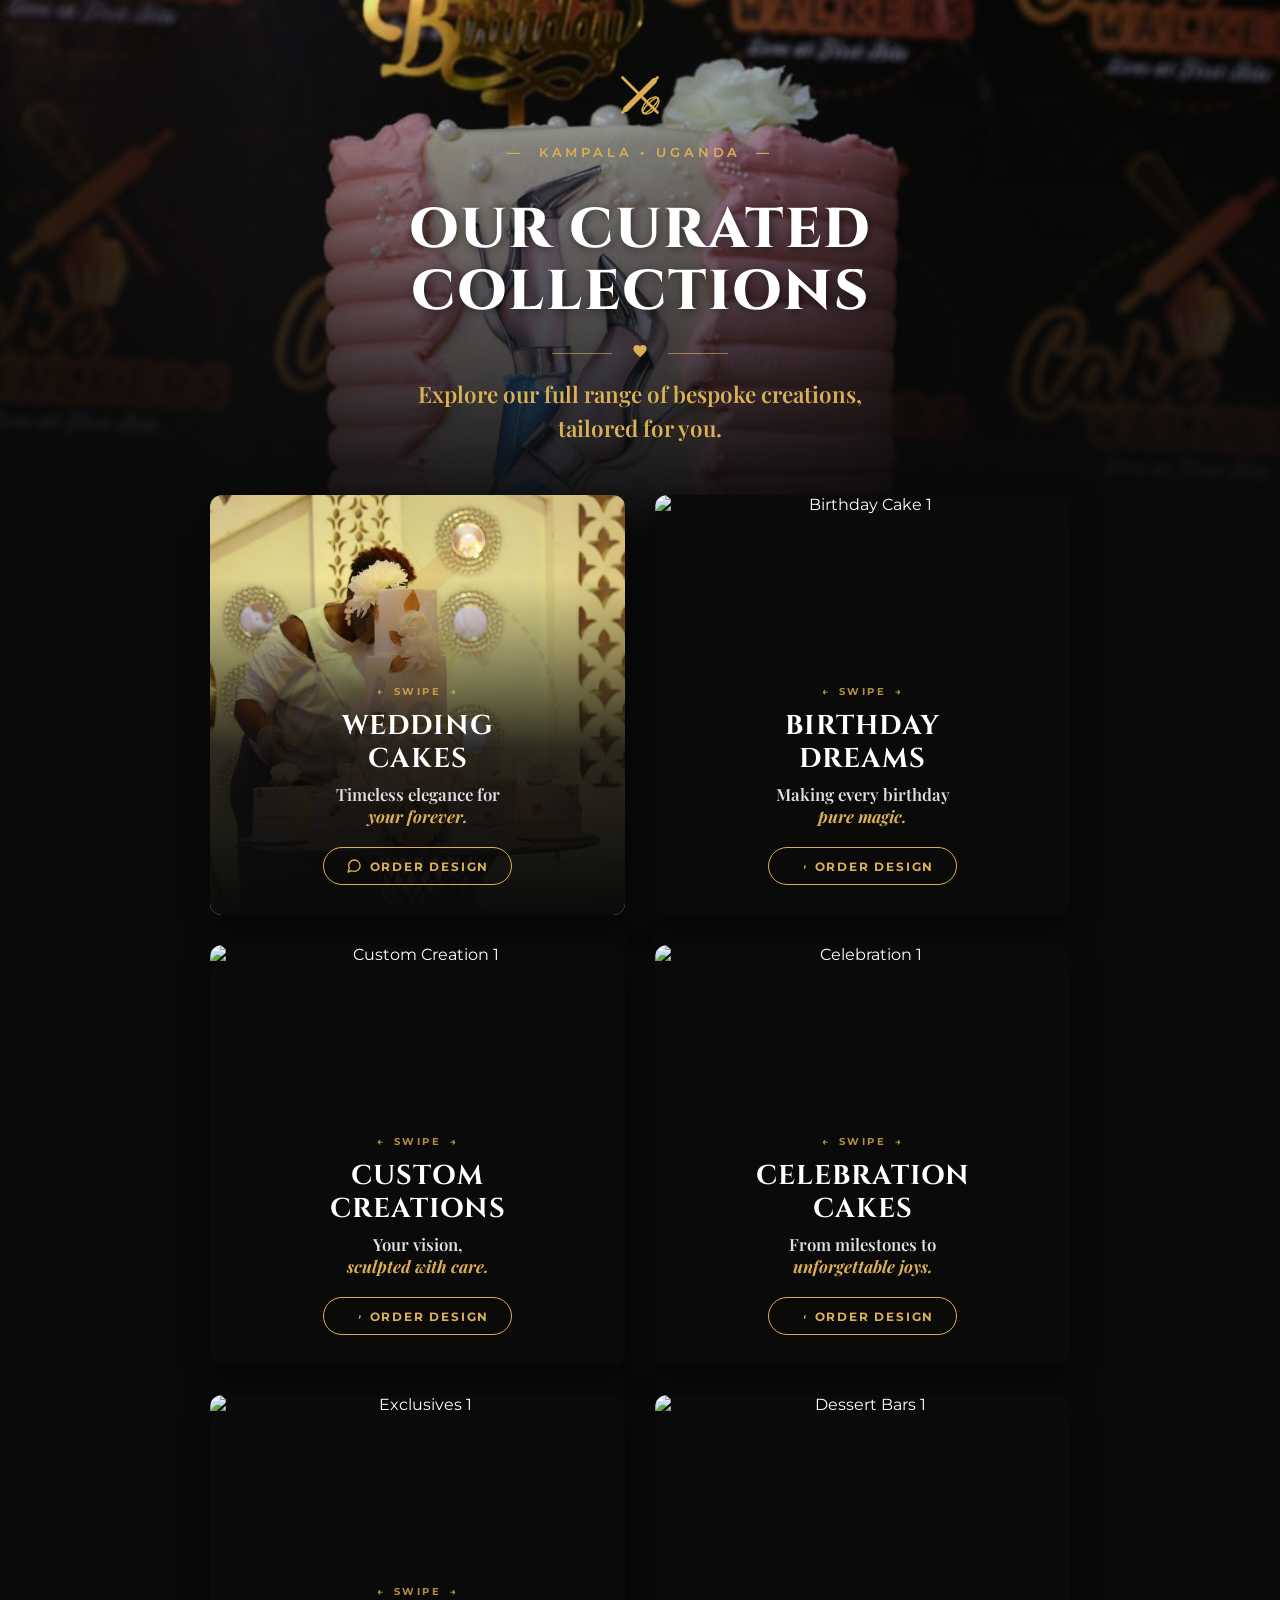
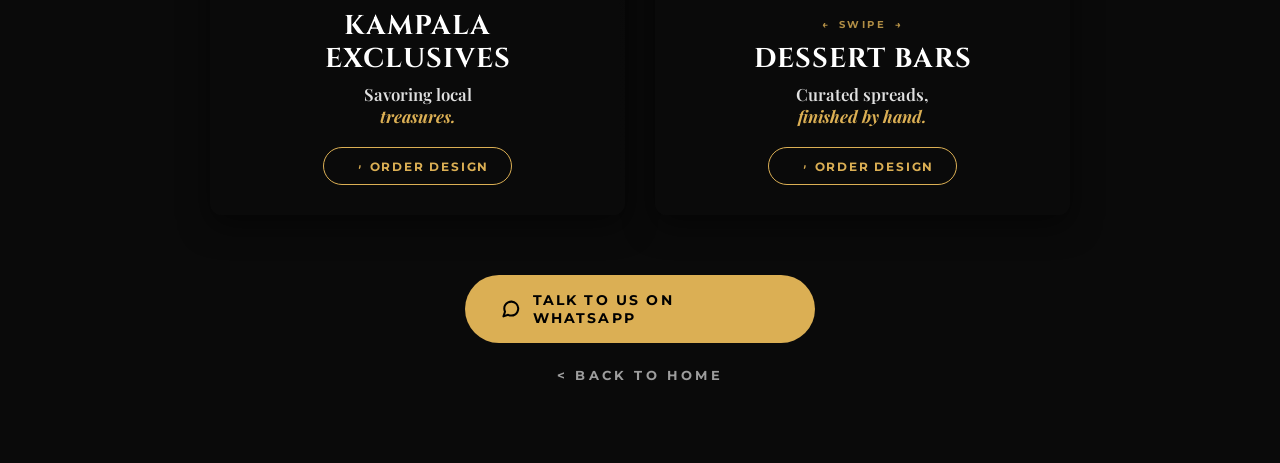
==== collections.html @ 6a42f09a "Fix wedding image paths so site uses repository root images (wedding-cake-1/2/3), keep order 1,2,3" ====
<!DOCTYPE html>
<html lang="en">
<head>
    <meta charset="UTF-8">
    <meta name="viewport" content="width=device-width, initial-scale=1.0">
    <title>Cake Walkers | Collections</title>
    <link rel="preconnect" href="https://fonts.googleapis.com">
    <link rel="preconnect" href="https://fonts.gstatic.com" crossorigin>
    <link href="https://fonts.googleapis.com/css2?family=Cinzel:wght@600;700;800&family=Montserrat:wght@400;600;700;800&family=Playfair+Display:ital,wght@0,600;0,700;0,800;1,600;1,700&display=swap" rel="stylesheet">
    <link rel="stylesheet" href="style.css">
</head>
<body class="collections-body">

    <!-- Fading Top Background -->
    <div class="top-fade-bg"></div>
    
    <div class="collections-wrapper">
        <!-- Header Section -->
        <header class="collections-header">
            <div class="brand-icon logo-icon">
                <svg viewBox="0 0 100 100" fill="none" xmlns="http://www.w3.org/2000/svg">
                    <path d="M25 75 L75 25" stroke="#dbaf54" stroke-width="4" stroke-linecap="round"/>
                    <path d="M30 70 L70 30" stroke="#dbaf54" stroke-width="8" stroke-linecap="round"/>
                    <path d="M25 25 L50 50" stroke="#dbaf54" stroke-width="4" stroke-linecap="round"/>
                    <ellipse cx="65" cy="65" rx="15" ry="8" transform="rotate(-45 65 65)" stroke="#dbaf54" stroke-width="2"/>
                    <ellipse cx="65" cy="65" rx="15" ry="4" transform="rotate(-45 65 65)" stroke="#dbaf54" stroke-width="2"/>
                    <path d="M50 50 L75 75" stroke="#dbaf54" stroke-width="4" stroke-linecap="round"/>
                </svg>
            </div>
            <div class="location-tag">
                <span>—</span> KAMPALA &bull; UGANDA <span>—</span>
            </div>
        </header>

        <!-- Title Section -->
        <section class="collections-intro">
            <h1>OUR CURATED COLLECTIONS</h1>
            <div class="divider-heart">
                <span class="line"></span>
                <span class="heart">
                    <svg viewBox="0 0 24 24" fill="#dbaf54" xmlns="http://www.w3.org/2000/svg">
                        <path d="M12 21.35l-1.45-1.32C5.4 15.36 2 12.28 2 8.5 2 5.42 4.42 3 7.5 3c1.74 0 3.41.81 4.5 2.09C13.09 3.81 14.76 3 16.5 3 19.58 3 22 5.42 22 8.5c0 3.78-3.4 6.86-8.55 11.54L12 21.35z"/>
                    </svg>
                </span>
                <span class="line"></span>
            </div>
            <p>Explore our full range of bespoke creations,<br>tailored for you.</p>
        </section>

        <!-- Grid Section with Swipeable Cards -->
        <main class="collections-grid">
            
            <!-- Card 1: Wedding Cakes -->
            <div class="collection-card">
                <div class="card-carousel">
                    <!-- ADD MULTIPLE IMAGES HERE FOR THE SLIDESHOW -->
                    <img src="/wedding-cake-1.jpg" alt="Wedding Cake 1" class="carousel-img">
                    <img src="/wedding-cake-2.jpg" alt="Wedding Cake 2" class="carousel-img">
                    <img src="/wedding-cake-3.jpg" alt="Wedding Cake 3" class="carousel-img">
                </div>
                <div class="card-overlay"></div>
                <div class="card-content">
                    <div class="swipe-indicator"><span>&larr;</span> SWIPE <span>&rarr;</span></div>
                    <h2>WEDDING<br>CAKES</h2>
                    <p>Timeless elegance for<br><em>your forever.</em></p>
                    <a href="https://wa.me/256777690441?text=Hi!%20I'm%20interested%20in%20ordering%20a%20Wedding%20Cake." class="card-wa-btn" target="_blank">
                        <svg viewBox="0 0 24 24" fill="none" stroke="currentColor" stroke-width="2" stroke-linecap="round" stroke-linejoin="round"><path d="M21 11.5a8.38 8.38 0 0 1-.9 3.8 8.5 8.5 0 0 1-7.6 4.7 8.38 8.38 0 0 1-3.8-.9L3 21l1.9-5.7a8.38 8.38 0 0 1-.9-3.8 8.5 8.5 0 0 1 4.7-7.6 8.38 8.38 0 0 1 3.8-.9h.5a8.48 8.48 0 0 1 8 8v.5z"></path></svg>
                        ORDER DESIGN
                    </a>
                </div>
            </div>

            <!-- Card 2: Birthday Dreams -->
            <div class="collection-card">
                <div class="card-carousel">
                    <img src="images/birthday-cake-1.jpg" alt="Birthday Cake 1" class="carousel-img">
                    <img src="images/birthday-cake-2.jpg" alt="Birthday Cake 2" class="carousel-img">
                </div>
                <div class="card-overlay"></div>
                <div class="card-content">
                    <div class="swipe-indicator"><span>&larr;</span> SWIPE <span>&rarr;</span></div>
                    <h2>BIRTHDAY<br>DREAMS</h2>
                    <p>Making every birthday<br><em>pure magic.</em></p>
                    <a href="https://wa.me/256777690441?text=Hi!%20I'm%20interested%20in%20ordering%20a%20Birthday%20Cake." class="card-wa-btn" target="_blank">
                        <svg viewBox="0 0 24 24" fill="none" stroke="currentColor" stroke-width="2" stroke-linecap="round" stroke-linejoin="round"><path d="M21 11.5a8.38 8.38 0 0 1-.9 3.8 8.5 8.5 [...]"></path></svg>
                        ORDER DESIGN
                    </a>
                </div>
            </div>

            <!-- Card 3: Custom Creations -->
            <div class="collection-card">
                <div class="card-carousel">
                    <img src="images/custom-creation-1.jpg" alt="Custom Creation 1" class="carousel-img">
                    <img src="images/custom-creation-2.jpg" alt="Custom Creation 2" class="carousel-img">
                </div>
                <div class="card-overlay"></div>
                <div class="card-content">
                    <div class="swipe-indicator"><span>&larr;</span> SWIPE <span>&rarr;</span></div>
                    <h2>CUSTOM<br>CREATIONS</h2>
                    <p>Your vision,<br><em>sculpted with care.</em></p>
                    <a href="https://wa.me/256777690441?text=Hi!%20I%20have%20an%20idea%20for%20a%20Custom%20Cake!" class="card-wa-btn" target="_blank">
                        <svg viewBox="0 0 24 24" fill="none" stroke="currentColor" stroke-width="2" stroke-linecap="round" stroke-linejoin="round"><path d="M21 11.5a8.38 8.38 0 0 1-.9 3.8 8.5 8.5 [...]"></path></svg>
                        ORDER DESIGN
                    </a>
                </div>
            </div>

            <!-- Card 4: Celebration Cakes -->
            <div class="collection-card">
                <div class="card-carousel">
                    <img src="images/celebration-cake-1.jpg" alt="Celebration 1" class="carousel-img">
                    <img src="images/celebration-cake-2.jpg" alt="Celebration 2" class="carousel-img">
                </div>
                <div class="card-overlay"></div>
                <div class="card-content">
                    <div class="swipe-indicator"><span>&larr;</span> SWIPE <span>&rarr;</span></div>
                    <h2>CELEBRATION<br>CAKES</h2>
                    <p>From milestones to<br><em>unforgettable joys.</em></p>
                    <a href="https://wa.me/256777690441?text=Hi!%20I'm%20looking%20for%20a%20Celebration%20Cake." class="card-wa-btn" target="_blank">
                        <svg viewBox="0 0 24 24" fill="none" stroke="currentColor" stroke-width="2" stroke-linecap="round" stroke-linejoin="round"><path d="M21 11.5a8.38 8.38 0 0 1-.9 3.8 8.5 8.5 [...]"></path></svg>
                        ORDER DESIGN
                    </a>
                </div>
            </div>

            <!-- Card 5: Kampala Exclusives -->
            <div class="collection-card">
                <div class="card-carousel">
                    <img src="images/kampala-exclusives-1.jpg" alt="Exclusives 1" class="carousel-img">
                    <img src="images/kampala-exclusives-2.jpg" alt="Exclusives 2" class="carousel-img">
                </div>
                <div class="card-overlay"></div>
                <div class="card-content">
                    <div class="swipe-indicator"><span>&larr;</span> SWIPE <span>&rarr;</span></div>
                    <h2>KAMPALA<br>EXCLUSIVES</h2>
                    <p>Savoring local<br><em>treasures.</em></p>
                    <a href="https://wa.me/256777690441?text=Hi!%20I'm%20interested%20in%20the%20Kampala%20Exclusives." class="card-wa-btn" target="_blank">
                        <svg viewBox="0 0 24 24" fill="none" stroke="currentColor" stroke-width="2" stroke-linecap="round" stroke-linejoin="round"><path d="M21 11.5a8.38 8.38 0 0 1-.9 3.8 8.5 8.5 [...]"></path></svg>
                        ORDER DESIGN
                    </a>
                </div>
            </div>

            <!-- Card 6: Dessert Bars -->
            <div class="collection-card">
                <div class="card-carousel">
                    <img src="images/dessert-bars-1.jpg" alt="Dessert Bars 1" class="carousel-img">
                    <img src="images/dessert-bars-2.jpg" alt="Dessert Bars 2" class="carousel-img">
                </div>
                <div class="card-overlay"></div>
                <div class="card-content">
                    <div class="swipe-indicator"><span>&larr;</span> SWIPE <span>&rarr;</span></div>
                    <h2>DESSERT BARS</h2>
                    <p>Curated spreads,<br><em>finished by hand.</em></p>
                    <a href="https://wa.me/256777690441?text=Hi!%20I%20want%20to%20order%20a%20Dessert%20Bar%20setup." class="card-wa-btn" target="_blank">
                        <svg viewBox="0 0 24 24" fill="none" stroke="currentColor" stroke-width="2" stroke-linecap="round" stroke-linejoin="round"><path d="M21 11.5a8.38 8.38 0 0 1-.9 3.8 8.5 8.5 [...]"></path></svg>
                        ORDER DESIGN
                    </a>
                </div>
            </div>
        </main>

        <!-- Footer Section -->
        <footer class="collections-footer">
            <a href="https://wa.me/256777690441" class="whatsapp-btn" target="_blank" rel="noopener noreferrer">
                <svg class="wa-icon" viewBox="0 0 24 24" fill="none" stroke="currentColor" stroke-width="2.5" stroke-linecap="round" stroke-linejoin="round">
                    <path d="M21 11.5a8.38 8.38 0 0 1-.9 3.8 8.5 8.5 0 0 1-7.6 4.7 8.38 8.38 0 0 1-3.8-.9L3 21l1.9-5.7a8.38 8.38 0 0 1-.9-3.8 8.5 8.5 0 0 1 4.7-7.6 8.38 8.38 0 0 1 3.8-.9h.5a8.48 8.48 0 0 1 8 8v.5z"></path></svg>
                </svg>
                TALK TO US ON WHATSAPP
            </a>
            <a href="index.html" class="back-link">&lt; BACK TO HOME</a>
        </footer>
    </div>
</body>
</html>
---- style.css ----
/* =========================================
   1. GLOBAL VARIABLES & RESET
   ========================================= */
:root {
    --bg-dark: #0a0a0a;
    --text-light: #ffffff;
    --text-muted: #a0a0a0;
    --gold-accent: #dbaf54;
    --gold-hover: #c99c43;
    --card-gradient: linear-gradient(180deg, rgba(10,10,10,0) 0%, rgba(10,10,10,0.85) 50%, rgba(10,10,10,1) 100%);
}

* {
    box-sizing: border-box;
    margin: 0;
    padding: 0;
}

html, body {
    min-height: 100vh;
    background-color: var(--bg-dark);
    color: var(--text-light);
    font-family: 'Montserrat', sans-serif;
    -webkit-font-smoothing: antialiased;
    -moz-osx-font-smoothing: grayscale;
    overflow-x: hidden;
}

h1, h2, h3 {
    font-family: 'Playfair Display', serif;
}


/* =========================================
   2. HOMEPAGE / HERO SECTION STYLES
   ========================================= */
.hero-section {
    min-height: 100vh;
    display: flex;
    flex-direction: column;
    align-items: center;
    justify-content: center;
    padding: 6vh 5vw;
    position: relative;
    text-align: center;
    background: linear-gradient(to bottom, rgba(15, 10, 5, 0.6) 0%, rgba(10, 8, 5, 0.85) 100%),
                url('laptop-bg.png') center/cover no-repeat;
}

.hero-content {
    width: 100%;
    max-width: 800px;
    margin: 0 auto;
    position: relative;
    z-index: 2;
    display: flex;
    flex-direction: column;
    align-items: center;
}

.brand-icon {
    width: 70px;
    height: 70px;
    margin-bottom: 1.5rem;
}

.brand-icon svg {
    width: 100%;
    height: 100%;
    display: block;
}

.location-wrapper {
    display: flex;
    align-items: center;
    justify-content: center;
    width: 100%;
    max-width: 300px;
    margin-bottom: 2rem;
}

.location-wrapper::before,
.location-wrapper::after {
    content: '';
    flex: 1;
    height: 1px;
    background-color: rgba(219, 175, 84, 0.3);
}

.location-tag {
    font-size: 0.75rem;
    letter-spacing: 0.3em;
    color: var(--gold-accent);
    text-transform: uppercase;
    font-weight: 600;
    padding: 0 15px;
}

.main-title {
    font-family: 'Playfair Display', serif;
    font-size: clamp(2.5rem, 8vw, 5rem);
    line-height: 1.1;
    font-weight: 500;
    margin-bottom: 1.5rem;
}

.main-title .highlight {
    font-style: italic;
    color: var(--gold-accent);
    font-weight: 600;
}

.heart-divider {
    display: flex;
    align-items: center;
    justify-content: center;
    width: 100%;
    max-width: 250px;
    margin: 1rem 0 2rem 0;
}

.heart-divider::before,
.heart-divider::after {
    content: '';
    flex: 1;
    height: 1px;
    background-color: var(--gold-accent);
}

.heart-divider svg {
    width: 14px;
    height: 14px;
    margin: 0 15px;
}

.description-wrapper {
    max-width: 600px;
    margin: 0 auto 2.5rem auto;
}

.description-main {
    font-size: clamp(1.1rem, 3vw, 1.4rem);
    line-height: 1.6;
    color: var(--text-light);
    margin-bottom: 1.5rem;
}

.description-script {
    font-family: 'Caveat', cursive;
    font-size: clamp(2.5rem, 5vw, 3.5rem);
    line-height: 1;
    color: var(--text-light);
}

.whatsapp-btn {
    display: inline-flex;
    align-items: center;
    justify-content: center;
    background-color: var(--gold-accent);
    color: #000000;
    text-decoration: none;
    padding: 16px 36px;
    border-radius: 50px;
    font-size: 0.9rem;
    font-weight: 700;
    letter-spacing: 0.15em;
    transition: background-color 0.3s ease, transform 0.2s ease;
}

.whatsapp-btn:hover {
    background-color: var(--gold-hover);
    transform: translateY(-2px);
}

.whatsapp-btn .wa-icon {
    width: 20px;
    height: 20px;
    margin-right: 12px;
}

.footer-link-wrapper {
    display: flex;
    align-items: center;
    justify-content: center;
    width: 100%;
    max-width: 360px;
    margin-top: 1.5rem;
}

.footer-link-wrapper::before,
.footer-link-wrapper::after {
    content: '';
    flex: 1;
    height: 1px;
    background-color: rgba(219, 175, 84, 0.35);
}

.view-collection {
    color: var(--gold-accent);
    text-decoration: none;
    font-size: 0.82rem;
    letter-spacing: 0.3em;
    text-transform: uppercase;
    font-weight: 600;
    padding: 6px 18px;
    transition: all 0.3s ease;
}

.view-collection:hover {
    color: var(--text-light);
}


/* =========================================
   3. COLLECTIONS PAGE LAYOUT
   ========================================= */
.collections-body {
    background-color: var(--bg-dark);
    color: var(--text-light);
    position: relative;
    min-height: 100vh;
}

.top-fade-bg {
    position: absolute;
    top: 0;
    left: 0;
    width: 100%;
    height: 60vh;
    background: linear-gradient(to bottom, rgba(10, 10, 10, 0.1) 0%, rgba(10, 10, 10, 1) 100%), 
                url('top-image.jpg') center/cover no-repeat;
    z-index: 0;
}

.collections-wrapper {
    max-width: 900px;
    margin: 0 auto;
    padding: 60px 20px 80px;
    display: flex;
    flex-direction: column;
    align-items: center;
    position: relative;
    z-index: 1;
}

.collections-header {
    text-align: center;
    margin-bottom: 40px;
}

.collections-header .logo-icon {
    width: 70px;
    height: 70px;
    margin: 0 auto 15px auto;
}

.collections-header .location-tag {
    font-size: 0.8rem;
    letter-spacing: 0.3em;
    color: var(--gold-accent);
    text-transform: uppercase;
    font-weight: 600;
    display: flex;
    align-items: center;
    justify-content: center;
    gap: 15px;
}

.collections-intro {
    text-align: center;
    margin-bottom: 50px;
    width: 100%;
}

.collections-intro h1 {
    font-family: 'Cinzel', serif;
    font-size: clamp(2.2rem, 6vw, 3.5rem);
    font-weight: 800;
    margin: 0 0 20px 0;
    letter-spacing: 2px;
    line-height: 1.1;
    text-shadow: 2px 2px 10px rgba(0,0,0,0.5);
}

.collections-intro .divider-heart {
    display: flex;
    align-items: center;
    justify-content: center;
    gap: 20px;
    margin: 15px 0;
}

.collections-intro .divider-heart .line {
    height: 1px;
    width: 60px;
    background-color: var(--gold-accent);
    opacity: 0.6;
}

.collections-intro .divider-heart .heart svg {
    width: 16px;
    height: 16px;
}

.collections-intro p {
    font-family: 'Playfair Display', serif;
    font-size: clamp(1.1rem, 3vw, 1.4rem);
    font-weight: 600;
    color: var(--gold-accent);
    line-height: 1.5;
    margin: 0;
}


/* =========================================
   4. SWIPEABLE CARDS & CAROUSEL GRID
   ========================================= */
.collections-grid {
    display: grid;
    grid-template-columns: repeat(2, 1fr);
    gap: 30px;
    width: 100%;
    margin-bottom: 60px;
}

.collection-card {
    position: relative;
    border-radius: 12px;
    overflow: hidden;
    height: 420px;
    display: flex;
    flex-direction: column;
    justify-content: flex-end;
    text-align: center;
    background-color: var(--bg-dark);
    box-shadow: 0 10px 30px rgba(0,0,0,0.5);
}

.card-carousel {
    position: absolute;
    top: 0;
    left: 0;
    width: 100%;
    height: 100%;
    display: flex;
    overflow-x: auto;
    scroll-snap-type: x mandatory;
    scrollbar-width: none;
    -ms-overflow-style: none;
    z-index: 1;
}

.card-carousel::-webkit-scrollbar {
    display: none;
}

.carousel-img {
    width: 100%;
    height: 100%;
    object-fit: cover;
    flex: 0 0 100%;
    scroll-snap-align: start;
}

.card-overlay {
    position: absolute;
    bottom: 0;
    left: 0;
    width: 100%;
    height: 80%;
    background: var(--card-gradient);
    z-index: 2;
    pointer-events: none;
}

.card-content {
    position: relative;
    z-index: 3;
    padding: 30px 20px;
    display: flex;
    flex-direction: column;
    align-items: center;
    pointer-events: none;
}

.card-content .card-wa-btn {
    pointer-events: auto;
}

.swipe-indicator {
    font-size: 0.65rem;
    font-weight: 700;
    letter-spacing: 0.25em;
    color: rgba(219, 175, 84, 0.8);
    text-transform: uppercase;
    margin-bottom: 12px;
    display: flex;
    align-items: center;
    gap: 8px;
}

.card-content h2 {
    font-family: 'Cinzel', serif;
    font-size: clamp(1.3rem, 4vw, 1.7rem);
    font-weight: 700;
    margin: 0 0 8px 0;
    line-height: 1.2;
    letter-spacing: 1px;
}

.card-content p {
    font-family: 'Playfair Display', serif;
    font-size: 1.05rem;
    font-weight: 600;
    margin: 0 0 20px 0;
    color: #e0e0e0;
}

.card-content p em {
    color: var(--gold-accent);
    font-style: italic;
    font-weight: 700;
}

.card-wa-btn {
    display: inline-flex;
    align-items: center;
    justify-content: center;
    background-color: transparent;
    color: var(--gold-accent);
    border: 1px solid var(--gold-accent);
    text-decoration: none;
    padding: 10px 22px;
    border-radius: 50px;
    font-size: 0.75rem;
    font-weight: 700;
    letter-spacing: 0.15em;
    transition: all 0.3s ease;
}

.card-wa-btn:hover {
    background-color: var(--gold-accent);
    color: #000000;
    transform: translateY(-2px);
}

.card-wa-btn svg {
    width: 16px;
    height: 16px;
    margin-right: 8px;
}


/* =========================================
   5. FOOTER STYLES
   ========================================= */
.collections-footer {
    display: flex;
    flex-direction: column;
    align-items: center;
    width: 100%;
    gap: 25px;
}

.collections-footer .whatsapp-btn {
    width: 100%;
    max-width: 350px;
}

.back-link {
    font-size: 0.8rem;
    font-weight: 700;
    letter-spacing: 0.25em;
    color: rgba(255, 255, 255, 0.6);
    text-decoration: none;
    text-transform: uppercase;
    transition: color 0.3s ease;
}

.back-link:hover {
    color: var(--gold-accent);
}


/* =========================================
   6. RESPONSIVE BREAKPOINTS
   ========================================= */
@media (max-width: 650px) {
    .collections-grid {
        grid-template-columns: 1fr;
        gap: 25px;
    }
    
    .collection-card {
        height: 390px;
    }
    
    .hero-section {
        padding: 4vh 4vw;
        /* Updated Mobile Background */
        background: linear-gradient(to bottom, rgba(15, 10, 5, 0.6) 0%, rgba(10, 8, 5, 0.85) 100%),
                    url('mobile-bg.png') center/cover no-repeat;
    }
}
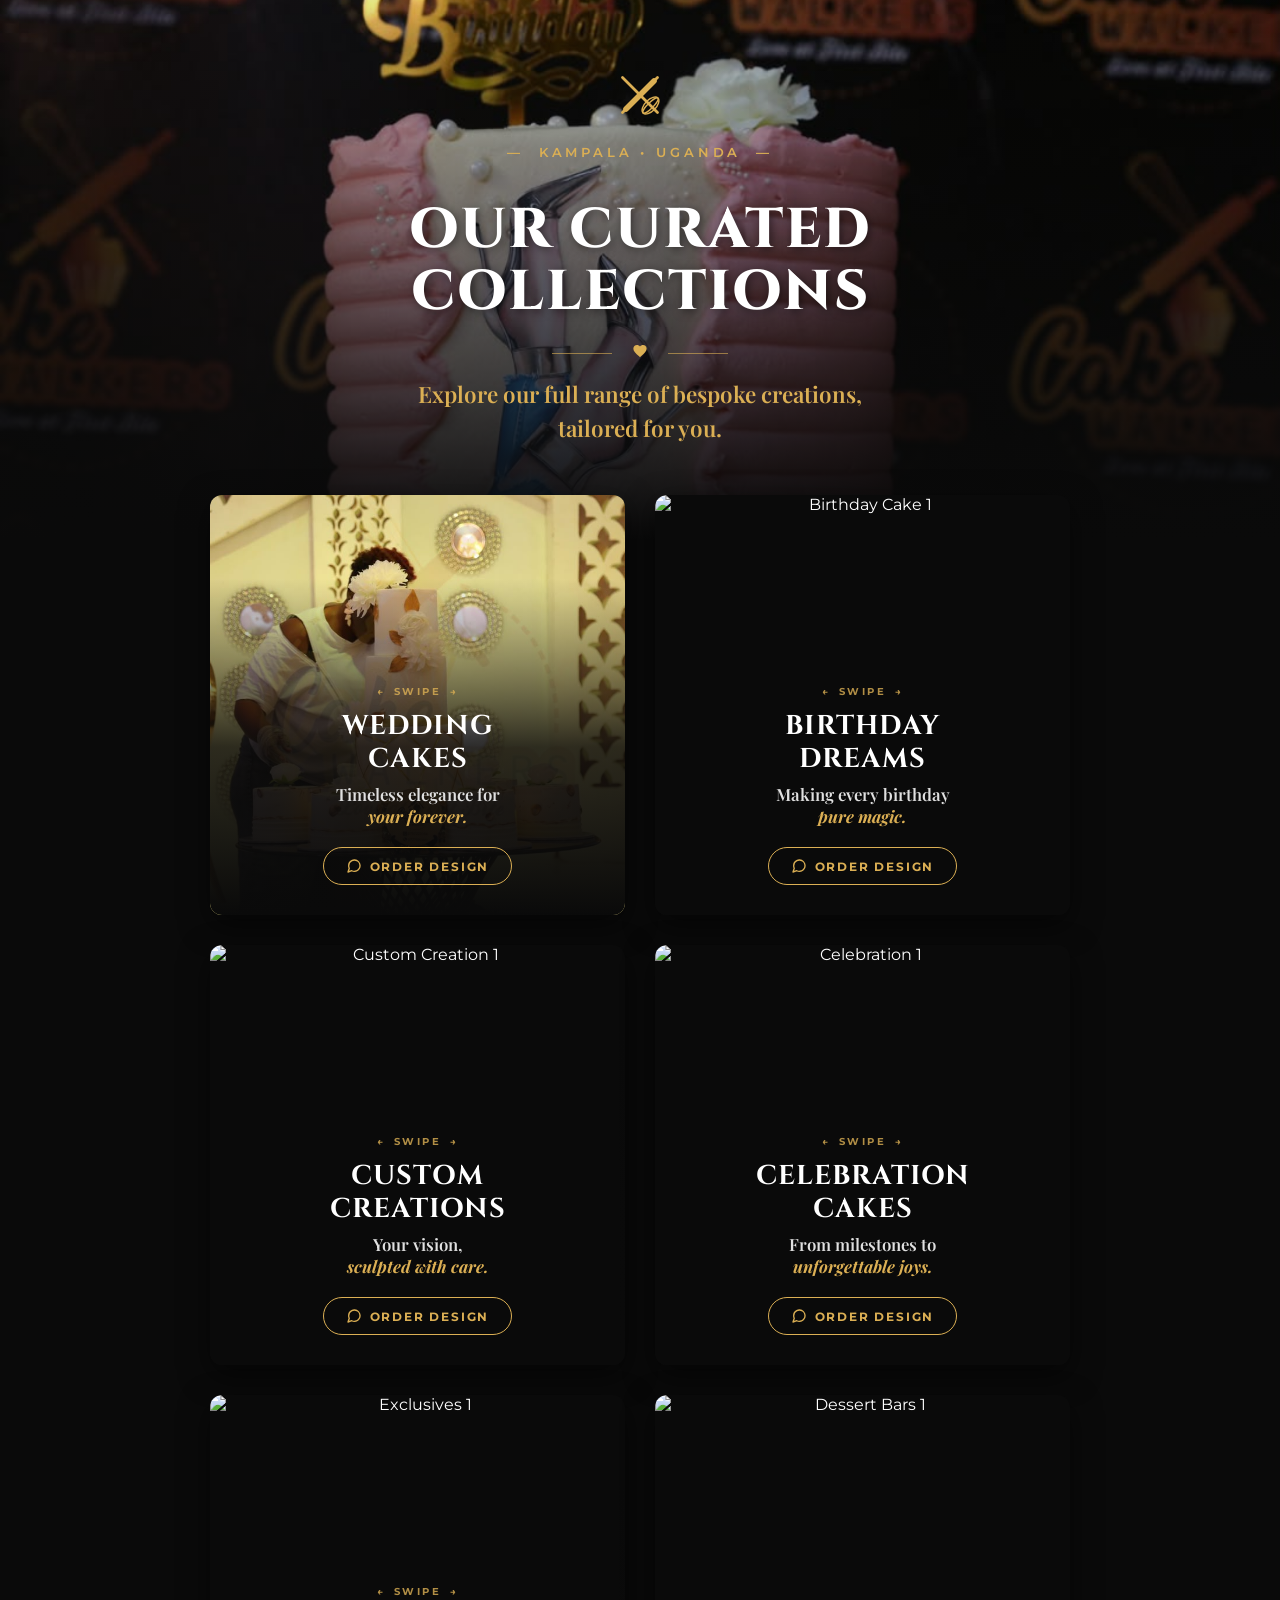
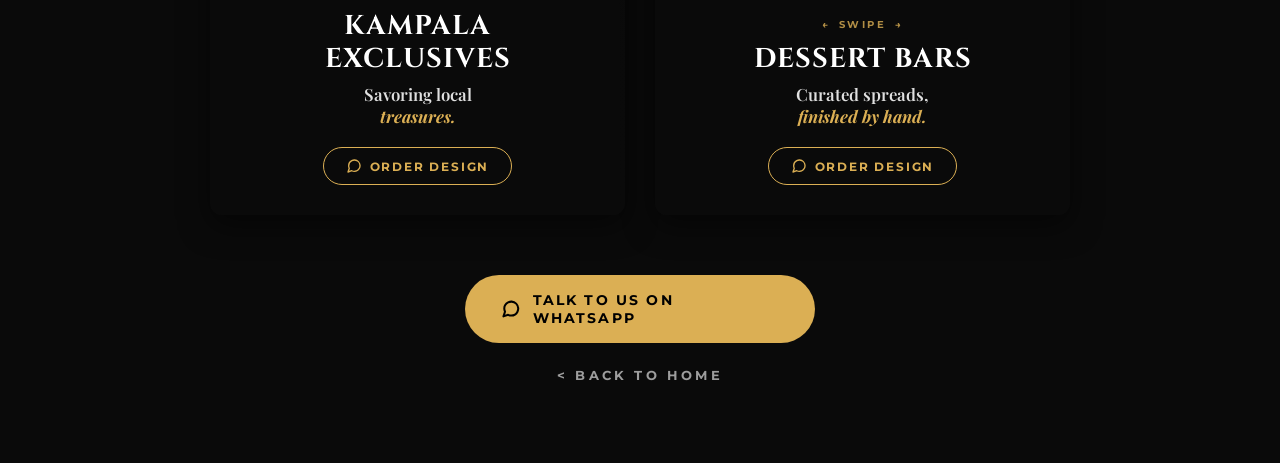
==== commit 49a1457b: "Update collections.html" ====
--- a/collections.html
+++ b/collections.html
@@ -53,10 +53,10 @@
             <!-- Card 1: Wedding Cakes -->
             <div class="collection-card">
                 <div class="card-carousel">
-                    <!-- ADD MULTIPLE IMAGES HERE FOR THE SLIDESHOW -->
-                    <img src="/wedding-cake-1.jpg" alt="Wedding Cake 1" class="carousel-img">
-                    <img src="/wedding-cake-2.jpg" alt="Wedding Cake 2" class="carousel-img">
-                    <img src="/wedding-cake-3.jpg" alt="Wedding Cake 3" class="carousel-img">
+                    <!-- Image paths updated to match exactly what is shown in your GitHub file structure -->
+                    <img src="wedding-cake-1.jpg" alt="Wedding Cake 1" class="carousel-img">
+                    <img src="wedding-cake-2.jpg" alt="Wedding Cake 2" class="carousel-img">
+                    <img src="wedding-cake-3.jpg" alt="Wedding Cake 3" class="carousel-img">
                 </div>
                 <div class="card-overlay"></div>
                 <div class="card-content">
@@ -82,7 +82,7 @@
                     <h2>BIRTHDAY<br>DREAMS</h2>
                     <p>Making every birthday<br><em>pure magic.</em></p>
                     <a href="https://wa.me/256777690441?text=Hi!%20I'm%20interested%20in%20ordering%20a%20Birthday%20Cake." class="card-wa-btn" target="_blank">
-                        <svg viewBox="0 0 24 24" fill="none" stroke="currentColor" stroke-width="2" stroke-linecap="round" stroke-linejoin="round"><path d="M21 11.5a8.38 8.38 0 0 1-.9 3.8 8.5 8.5 [...]"></path></svg>
+                        <svg viewBox="0 0 24 24" fill="none" stroke="currentColor" stroke-width="2" stroke-linecap="round" stroke-linejoin="round"><path d="M21 11.5a8.38 8.38 0 0 1-.9 3.8 8.5 8.5 0 0 1-7.6 4.7 8.38 8.38 0 0 1-3.8-.9L3 21l1.9-5.7a8.38 8.38 0 0 1-.9-3.8 8.5 8.5 0 0 1 4.7-7.6 8.38 8.38 0 0 1 3.8-.9h.5a8.48 8.48 0 0 1 8 8v.5z"></path></svg>
                         ORDER DESIGN
                     </a>
                 </div>
@@ -100,7 +100,7 @@
                     <h2>CUSTOM<br>CREATIONS</h2>
                     <p>Your vision,<br><em>sculpted with care.</em></p>
                     <a href="https://wa.me/256777690441?text=Hi!%20I%20have%20an%20idea%20for%20a%20Custom%20Cake!" class="card-wa-btn" target="_blank">
-                        <svg viewBox="0 0 24 24" fill="none" stroke="currentColor" stroke-width="2" stroke-linecap="round" stroke-linejoin="round"><path d="M21 11.5a8.38 8.38 0 0 1-.9 3.8 8.5 8.5 [...]"></path></svg>
+                        <svg viewBox="0 0 24 24" fill="none" stroke="currentColor" stroke-width="2" stroke-linecap="round" stroke-linejoin="round"><path d="M21 11.5a8.38 8.38 0 0 1-.9 3.8 8.5 8.5 0 0 1-7.6 4.7 8.38 8.38 0 0 1-3.8-.9L3 21l1.9-5.7a8.38 8.38 0 0 1-.9-3.8 8.5 8.5 0 0 1 4.7-7.6 8.38 8.38 0 0 1 3.8-.9h.5a8.48 8.48 0 0 1 8 8v.5z"></path></svg>
                         ORDER DESIGN
                     </a>
                 </div>
@@ -118,7 +118,7 @@
                     <h2>CELEBRATION<br>CAKES</h2>
                     <p>From milestones to<br><em>unforgettable joys.</em></p>
                     <a href="https://wa.me/256777690441?text=Hi!%20I'm%20looking%20for%20a%20Celebration%20Cake." class="card-wa-btn" target="_blank">
-                        <svg viewBox="0 0 24 24" fill="none" stroke="currentColor" stroke-width="2" stroke-linecap="round" stroke-linejoin="round"><path d="M21 11.5a8.38 8.38 0 0 1-.9 3.8 8.5 8.5 [...]"></path></svg>
+                        <svg viewBox="0 0 24 24" fill="none" stroke="currentColor" stroke-width="2" stroke-linecap="round" stroke-linejoin="round"><path d="M21 11.5a8.38 8.38 0 0 1-.9 3.8 8.5 8.5 0 0 1-7.6 4.7 8.38 8.38 0 0 1-3.8-.9L3 21l1.9-5.7a8.38 8.38 0 0 1-.9-3.8 8.5 8.5 0 0 1 4.7-7.6 8.38 8.38 0 0 1 3.8-.9h.5a8.48 8.48 0 0 1 8 8v.5z"></path></svg>
                         ORDER DESIGN
                     </a>
                 </div>
@@ -136,7 +136,7 @@
                     <h2>KAMPALA<br>EXCLUSIVES</h2>
                     <p>Savoring local<br><em>treasures.</em></p>
                     <a href="https://wa.me/256777690441?text=Hi!%20I'm%20interested%20in%20the%20Kampala%20Exclusives." class="card-wa-btn" target="_blank">
-                        <svg viewBox="0 0 24 24" fill="none" stroke="currentColor" stroke-width="2" stroke-linecap="round" stroke-linejoin="round"><path d="M21 11.5a8.38 8.38 0 0 1-.9 3.8 8.5 8.5 [...]"></path></svg>
+                        <svg viewBox="0 0 24 24" fill="none" stroke="currentColor" stroke-width="2" stroke-linecap="round" stroke-linejoin="round"><path d="M21 11.5a8.38 8.38 0 0 1-.9 3.8 8.5 8.5 0 0 1-7.6 4.7 8.38 8.38 0 0 1-3.8-.9L3 21l1.9-5.7a8.38 8.38 0 0 1-.9-3.8 8.5 8.5 0 0 1 4.7-7.6 8.38 8.38 0 0 1 3.8-.9h.5a8.48 8.48 0 0 1 8 8v.5z"></path></svg>
                         ORDER DESIGN
                     </a>
                 </div>
@@ -154,7 +154,7 @@
                     <h2>DESSERT BARS</h2>
                     <p>Curated spreads,<br><em>finished by hand.</em></p>
                     <a href="https://wa.me/256777690441?text=Hi!%20I%20want%20to%20order%20a%20Dessert%20Bar%20setup." class="card-wa-btn" target="_blank">
-                        <svg viewBox="0 0 24 24" fill="none" stroke="currentColor" stroke-width="2" stroke-linecap="round" stroke-linejoin="round"><path d="M21 11.5a8.38 8.38 0 0 1-.9 3.8 8.5 8.5 [...]"></path></svg>
+                        <svg viewBox="0 0 24 24" fill="none" stroke="currentColor" stroke-width="2" stroke-linecap="round" stroke-linejoin="round"><path d="M21 11.5a8.38 8.38 0 0 1-.9 3.8 8.5 8.5 0 0 1-7.6 4.7 8.38 8.38 0 0 1-3.8-.9L3 21l1.9-5.7a8.38 8.38 0 0 1-.9-3.8 8.5 8.5 0 0 1 4.7-7.6 8.38 8.38 0 0 1 3.8-.9h.5a8.48 8.48 0 0 1 8 8v.5z"></path></svg>
                         ORDER DESIGN
                     </a>
                 </div>
@@ -165,7 +165,7 @@
         <footer class="collections-footer">
             <a href="https://wa.me/256777690441" class="whatsapp-btn" target="_blank" rel="noopener noreferrer">
                 <svg class="wa-icon" viewBox="0 0 24 24" fill="none" stroke="currentColor" stroke-width="2.5" stroke-linecap="round" stroke-linejoin="round">
-                    <path d="M21 11.5a8.38 8.38 0 0 1-.9 3.8 8.5 8.5 0 0 1-7.6 4.7 8.38 8.38 0 0 1-3.8-.9L3 21l1.9-5.7a8.38 8.38 0 0 1-.9-3.8 8.5 8.5 0 0 1 4.7-7.6 8.38 8.38 0 0 1 3.8-.9h.5a8.48 8.48 0 0 1 8 8v.5z"></path></svg>
+                    <path d="M21 11.5a8.38 8.38 0 0 1-.9 3.8 8.5 8.5 0 0 1-7.6 4.7 8.38 8.38 0 0 1-3.8-.9L3 21l1.9-5.7a8.38 8.38 0 0 1-.9-3.8 8.5 8.5 0 0 1 4.7-7.6 8.38 8.38 0 0 1 3.8-.9h.5a8.48 8.48 0 0 1 8 8v.5z"></path>
                 </svg>
                 TALK TO US ON WHATSAPP
             </a>
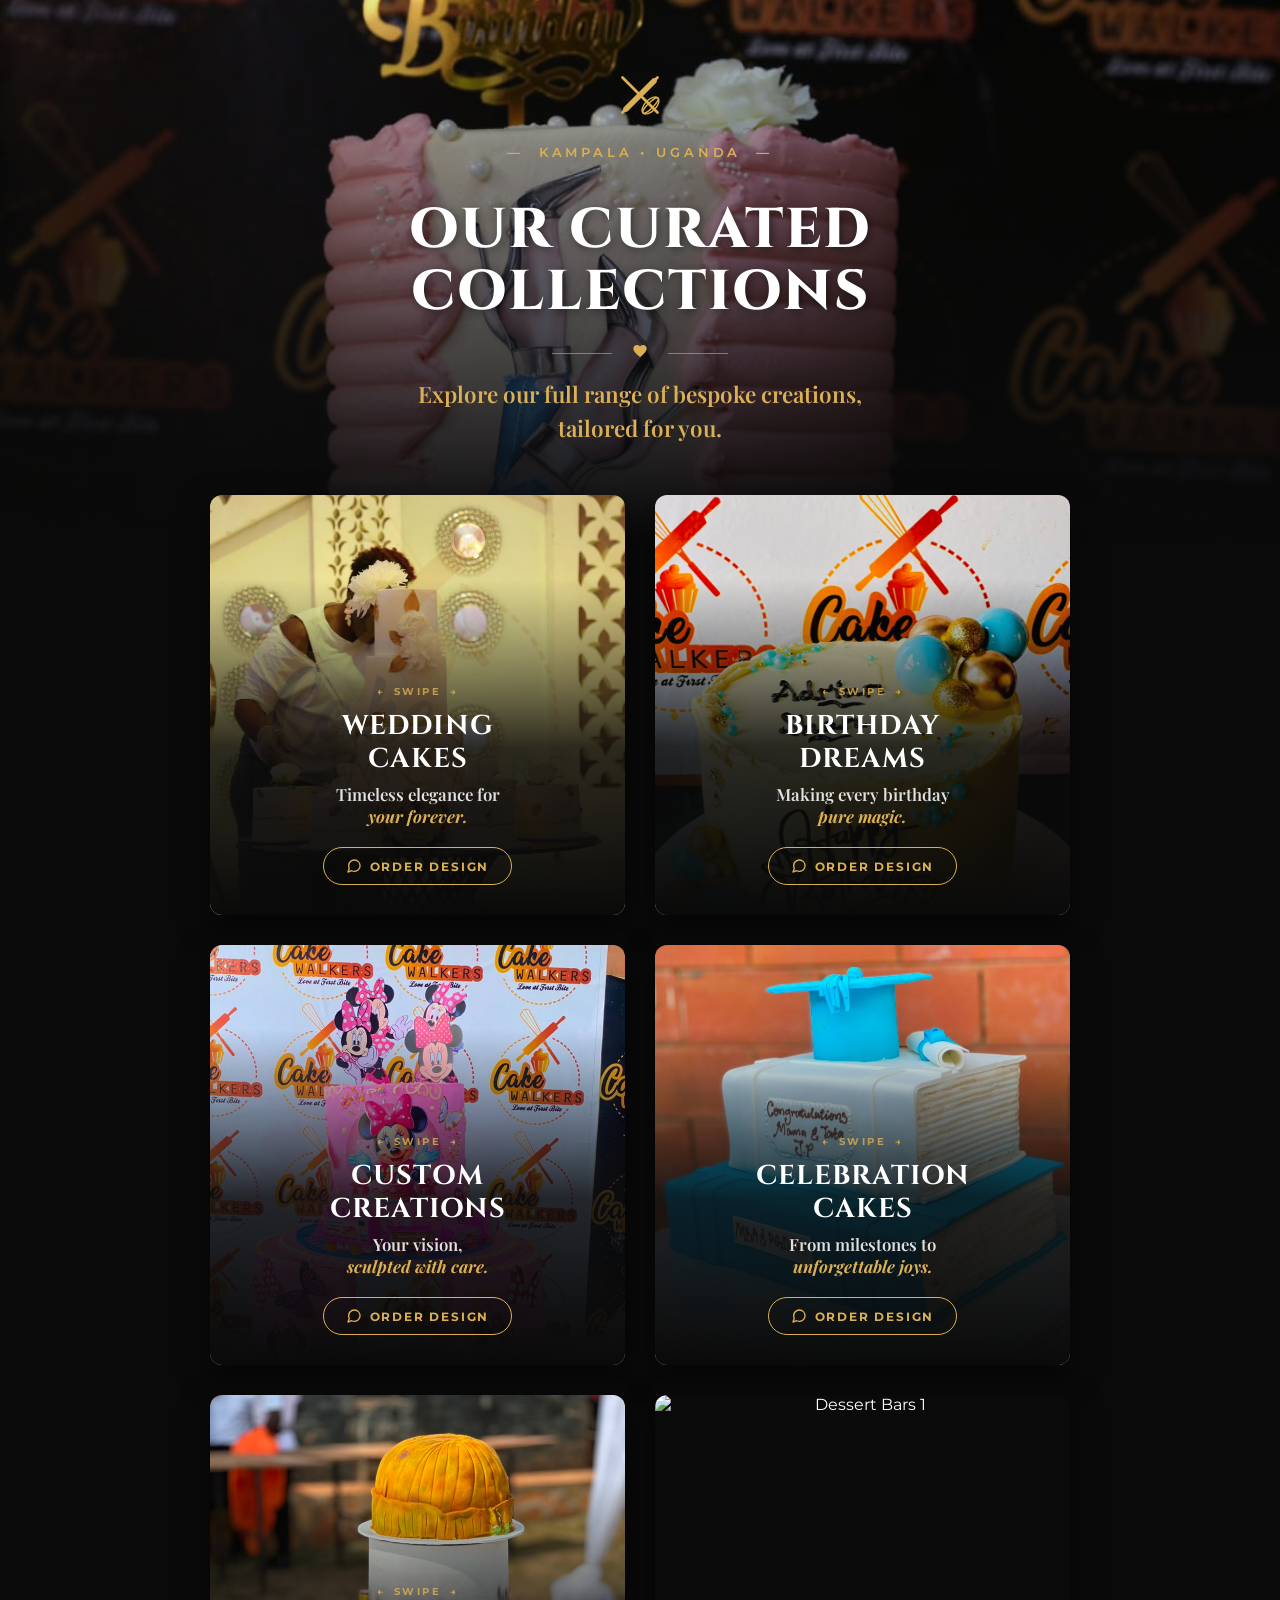
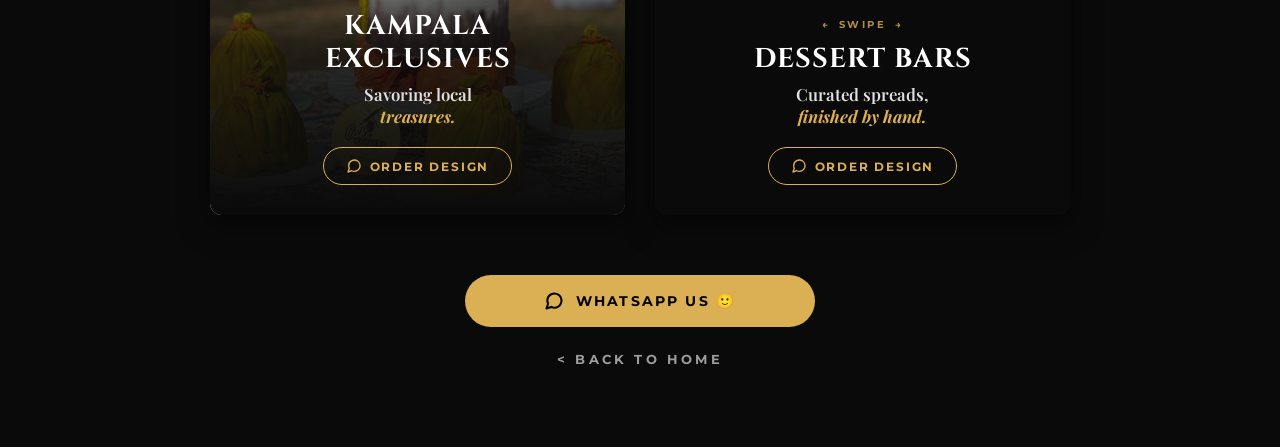
==== commit 1fb1dde7: "Update collections.html" ====
--- a/collections.html
+++ b/collections.html
@@ -73,8 +73,8 @@
             <!-- Card 2: Birthday Dreams -->
             <div class="collection-card">
                 <div class="card-carousel">
-                    <img src="images/birthday-cake-1.jpg" alt="Birthday Cake 1" class="carousel-img">
-                    <img src="images/birthday-cake-2.jpg" alt="Birthday Cake 2" class="carousel-img">
+                    <img src="birthday-cake-1.jpg" alt="Birthday Cake 1" class="carousel-img">
+                    <img src="birthday-cake-2.jpg" alt="Birthday Cake 2" class="carousel-img">
                 </div>
                 <div class="card-overlay"></div>
                 <div class="card-content">
@@ -91,8 +91,8 @@
             <!-- Card 3: Custom Creations -->
             <div class="collection-card">
                 <div class="card-carousel">
-                    <img src="images/custom-creation-1.jpg" alt="Custom Creation 1" class="carousel-img">
-                    <img src="images/custom-creation-2.jpg" alt="Custom Creation 2" class="carousel-img">
+                    <img src="custom-creation-1.jpg" alt="Custom Creation 1" class="carousel-img">
+                    <img src="custom-creation-2.jpg" alt="Custom Creation 2" class="carousel-img">
                 </div>
                 <div class="card-overlay"></div>
                 <div class="card-content">
@@ -109,8 +109,8 @@
             <!-- Card 4: Celebration Cakes -->
             <div class="collection-card">
                 <div class="card-carousel">
-                    <img src="images/celebration-cake-1.jpg" alt="Celebration 1" class="carousel-img">
-                    <img src="images/celebration-cake-2.jpg" alt="Celebration 2" class="carousel-img">
+                    <img src="celebration-cake-1.jpg" alt="Celebration 1" class="carousel-img">
+                    <img src="celebration-cake-2.jpg" alt="Celebration 2" class="carousel-img">
                 </div>
                 <div class="card-overlay"></div>
                 <div class="card-content">
@@ -127,8 +127,8 @@
             <!-- Card 5: Kampala Exclusives -->
             <div class="collection-card">
                 <div class="card-carousel">
-                    <img src="images/kampala-exclusives-1.jpg" alt="Exclusives 1" class="carousel-img">
-                    <img src="images/kampala-exclusives-2.jpg" alt="Exclusives 2" class="carousel-img">
+                    <img src="kampala-exclusives-1.jpg" alt="Exclusives 1" class="carousel-img">
+                    <img src="kampala-exclusives-2.jpg" alt="Exclusives 2" class="carousel-img">
                 </div>
                 <div class="card-overlay"></div>
                 <div class="card-content">
@@ -142,11 +142,11 @@
                 </div>
             </div>
 
-            <!-- Card 6: Dessert Bars -->
+            <!-- Card 6: Cupcakes & More -->
             <div class="collection-card">
                 <div class="card-carousel">
-                    <img src="images/dessert-bars-1.jpg" alt="Dessert Bars 1" class="carousel-img">
-                    <img src="images/dessert-bars-2.jpg" alt="Dessert Bars 2" class="carousel-img">
+                    <img src="cupcakes.jpg" alt="Dessert Bars 1" class="carousel-img">
+                    <img src="cookies.jpg" alt="Cookies" class="carousel-img">
                 </div>
                 <div class="card-overlay"></div>
                 <div class="card-content">
@@ -167,7 +167,7 @@
                 <svg class="wa-icon" viewBox="0 0 24 24" fill="none" stroke="currentColor" stroke-width="2.5" stroke-linecap="round" stroke-linejoin="round">
                     <path d="M21 11.5a8.38 8.38 0 0 1-.9 3.8 8.5 8.5 0 0 1-7.6 4.7 8.38 8.38 0 0 1-3.8-.9L3 21l1.9-5.7a8.38 8.38 0 0 1-.9-3.8 8.5 8.5 0 0 1 4.7-7.6 8.38 8.38 0 0 1 3.8-.9h.5a8.48 8.48 0 0 1 8 8v.5z"></path>
                 </svg>
-                TALK TO US ON WHATSAPP
+                WHATSAPP US 🙂
             </a>
             <a href="index.html" class="back-link">&lt; BACK TO HOME</a>
         </footer>
--- a/style.css
+++ b/style.css
@@ -358,6 +358,7 @@
     width: 100%;
     height: 100%;
     object-fit: cover;
+    object-position: center top; /* Pushes the image upwards to display the cake better */
     flex: 0 0 100%;
     scroll-snap-align: start;
 }
@@ -497,7 +498,6 @@
     
     .hero-section {
         padding: 4vh 4vw;
-        /* Updated Mobile Background */
         background: linear-gradient(to bottom, rgba(15, 10, 5, 0.6) 0%, rgba(10, 8, 5, 0.85) 100%),
                     url('mobile-bg.png') center/cover no-repeat;
     }
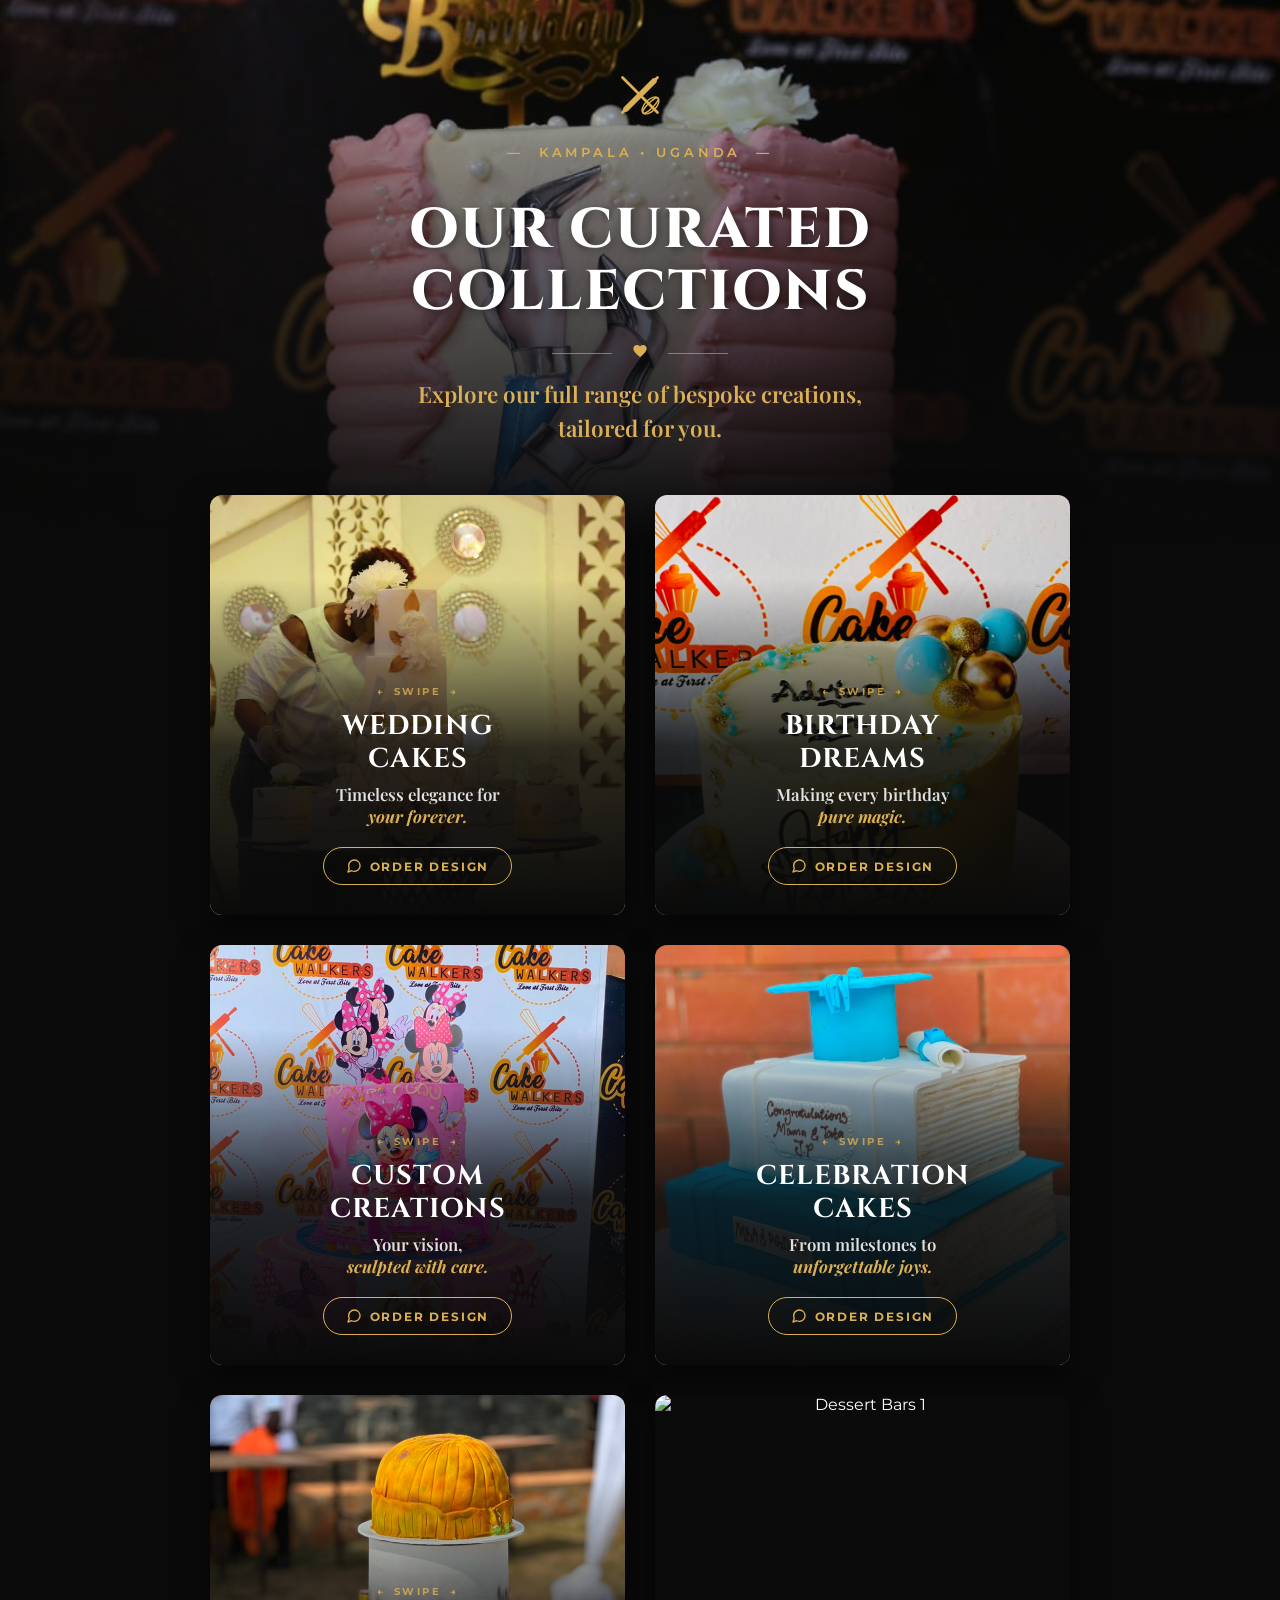
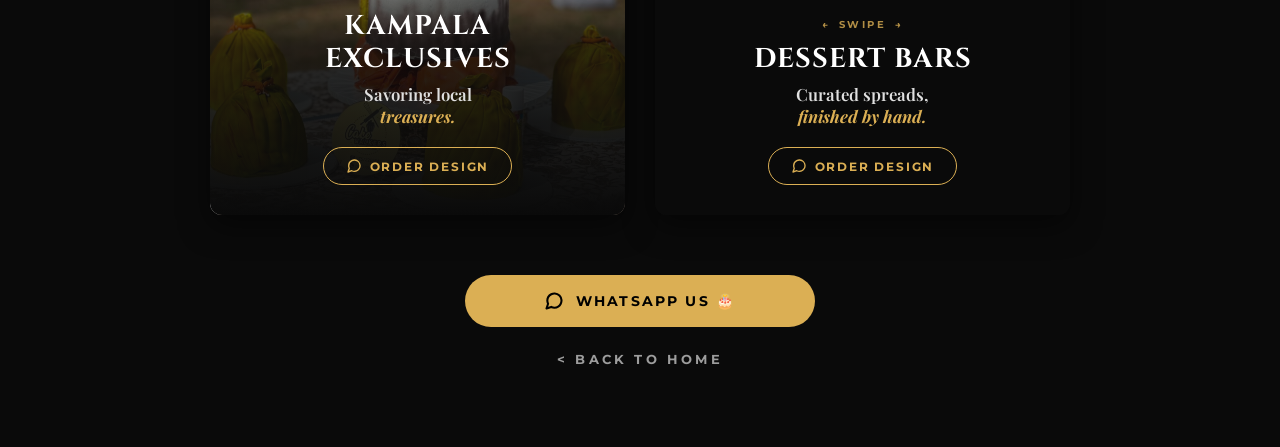
==== commit 56f18eb9: "Update collections.html" ====
--- a/collections.html
+++ b/collections.html
@@ -167,7 +167,7 @@
                 <svg class="wa-icon" viewBox="0 0 24 24" fill="none" stroke="currentColor" stroke-width="2.5" stroke-linecap="round" stroke-linejoin="round">
                     <path d="M21 11.5a8.38 8.38 0 0 1-.9 3.8 8.5 8.5 0 0 1-7.6 4.7 8.38 8.38 0 0 1-3.8-.9L3 21l1.9-5.7a8.38 8.38 0 0 1-.9-3.8 8.5 8.5 0 0 1 4.7-7.6 8.38 8.38 0 0 1 3.8-.9h.5a8.48 8.48 0 0 1 8 8v.5z"></path>
                 </svg>
-                WHATSAPP US 🙂
+                WHATSAPP US 🎂
             </a>
             <a href="index.html" class="back-link">&lt; BACK TO HOME</a>
         </footer>
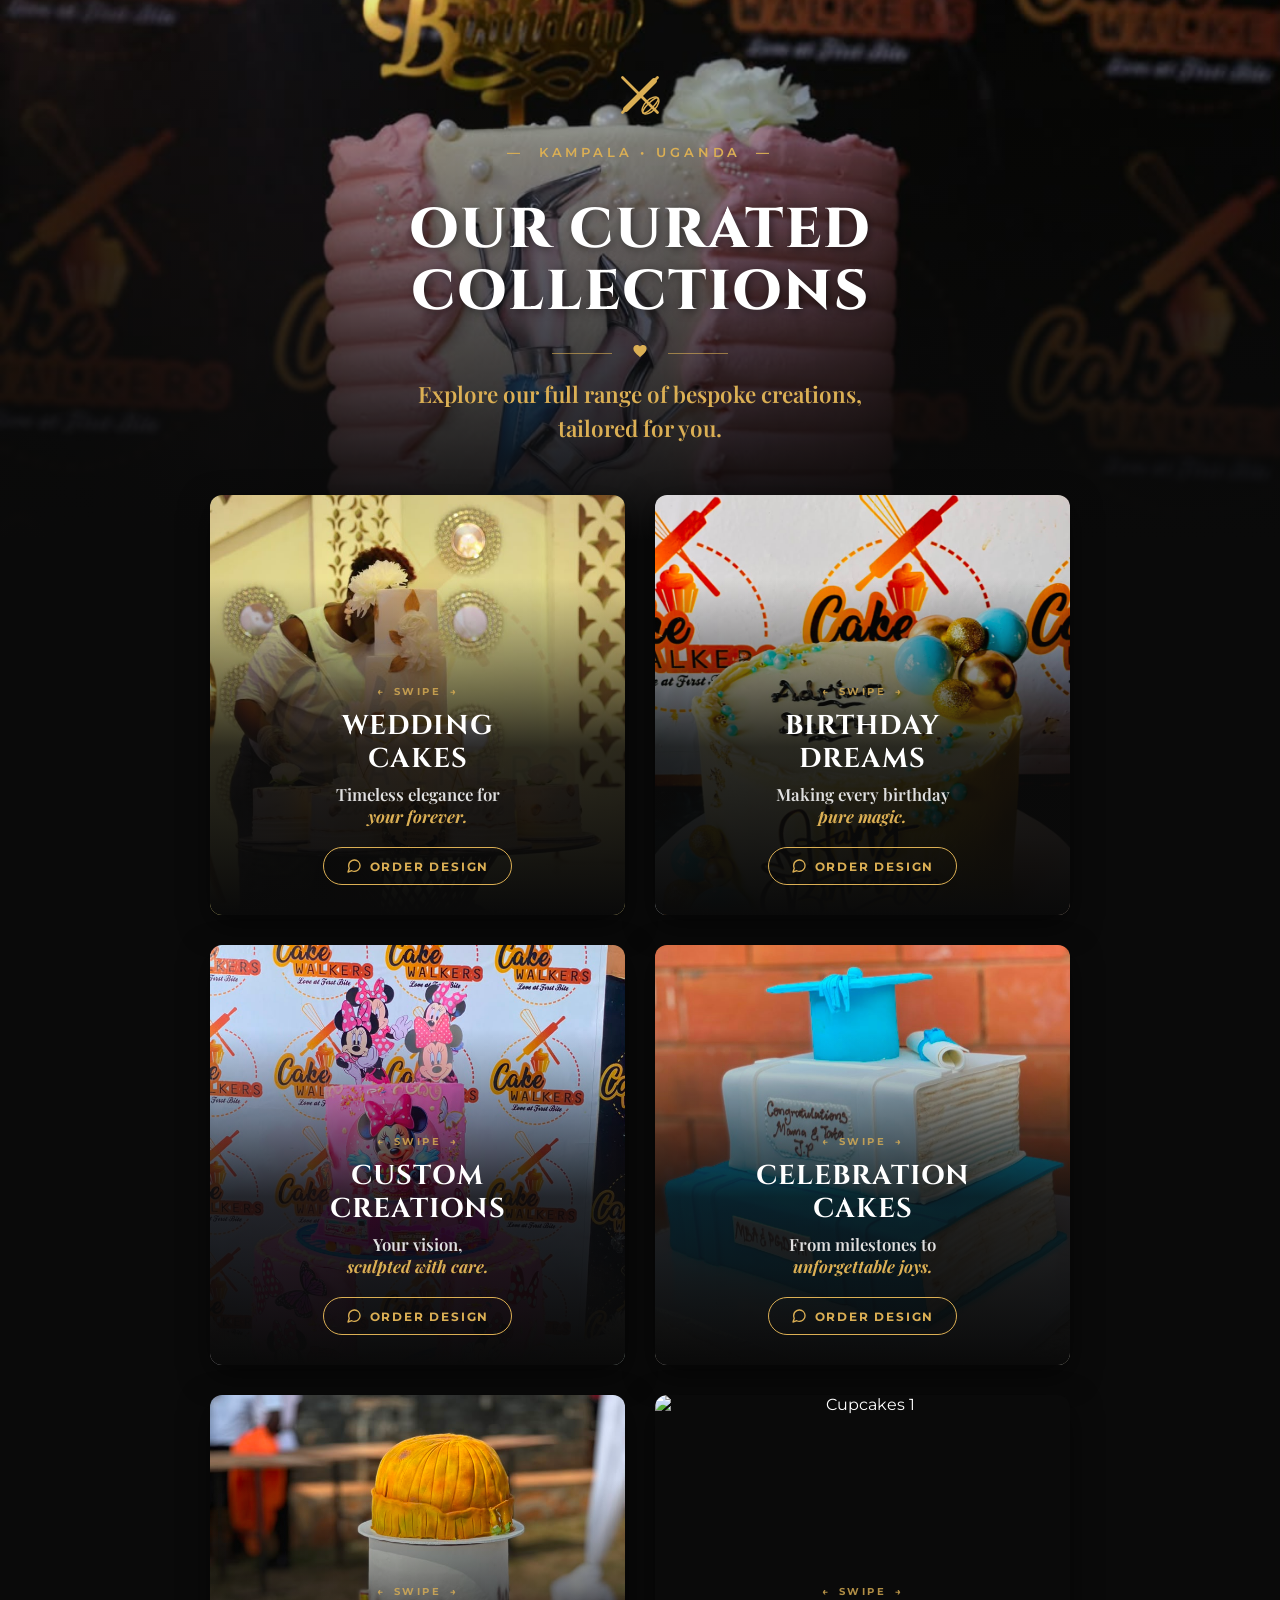
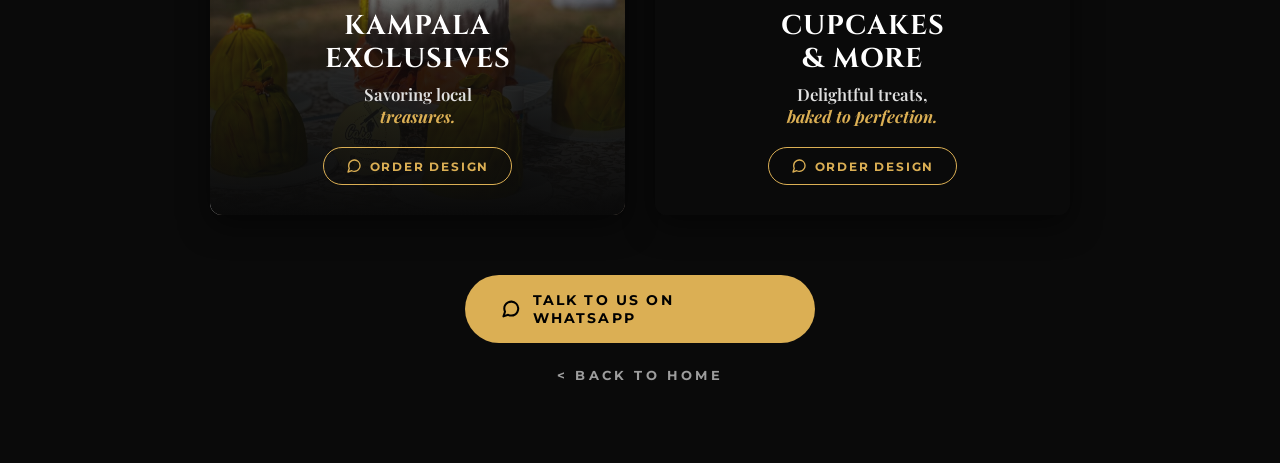
==== commit 95f133df: "Update collections.html" ====
--- a/collections.html
+++ b/collections.html
@@ -53,7 +53,6 @@
             <!-- Card 1: Wedding Cakes -->
             <div class="collection-card">
                 <div class="card-carousel">
-                    <!-- Image paths updated to match exactly what is shown in your GitHub file structure -->
                     <img src="wedding-cake-1.jpg" alt="Wedding Cake 1" class="carousel-img">
                     <img src="wedding-cake-2.jpg" alt="Wedding Cake 2" class="carousel-img">
                     <img src="wedding-cake-3.jpg" alt="Wedding Cake 3" class="carousel-img">
@@ -70,11 +69,15 @@
                 </div>
             </div>
 
-            <!-- Card 2: Birthday Dreams -->
+            <!-- Card 2: Birthday Dreams (+4 slides) -->
             <div class="collection-card">
                 <div class="card-carousel">
                     <img src="birthday-cake-1.jpg" alt="Birthday Cake 1" class="carousel-img">
                     <img src="birthday-cake-2.jpg" alt="Birthday Cake 2" class="carousel-img">
+                    <img src="birthday-cake-3.jpg" alt="Birthday Cake 3" class="carousel-img">
+                    <img src="birthday-cake-4.jpg" alt="Birthday Cake 4" class="carousel-img">
+                    <img src="birthday-cake-5.jpg" alt="Birthday Cake 5" class="carousel-img">
+                    <img src="birthday-cake-6.jpg" alt="Birthday Cake 6" class="carousel-img">
                 </div>
                 <div class="card-overlay"></div>
                 <div class="card-content">
@@ -88,11 +91,13 @@
                 </div>
             </div>
 
-            <!-- Card 3: Custom Creations -->
+            <!-- Card 3: Custom Creations (+2 slides) -->
             <div class="collection-card">
                 <div class="card-carousel">
                     <img src="custom-creation-1.jpg" alt="Custom Creation 1" class="carousel-img">
                     <img src="custom-creation-2.jpg" alt="Custom Creation 2" class="carousel-img">
+                    <img src="custom-creation-3.jpg" alt="Custom Creation 3" class="carousel-img">
+                    <img src="custom-creation-4.jpg" alt="Custom Creation 4" class="carousel-img">
                 </div>
                 <div class="card-overlay"></div>
                 <div class="card-content">
@@ -106,11 +111,13 @@
                 </div>
             </div>
 
-            <!-- Card 4: Celebration Cakes -->
+            <!-- Card 4: Celebration Cakes (+2 slides) -->
             <div class="collection-card">
                 <div class="card-carousel">
                     <img src="celebration-cake-1.jpg" alt="Celebration 1" class="carousel-img">
                     <img src="celebration-cake-2.jpg" alt="Celebration 2" class="carousel-img">
+                    <img src="celebration-cake-3.jpg" alt="Celebration 3" class="carousel-img">
+                    <img src="celebration-cake-4.jpg" alt="Celebration 4" class="carousel-img">
                 </div>
                 <div class="card-overlay"></div>
                 <div class="card-content">
@@ -142,23 +149,26 @@
                 </div>
             </div>
 
-            <!-- Card 6: Cupcakes & More -->
+            <!-- Card 6: Cupcakes & More (Replaced Dessert Bars) -->
             <div class="collection-card">
                 <div class="card-carousel">
-                    <img src="cupcakes.jpg" alt="Dessert Bars 1" class="carousel-img">
-                    <img src="cookies.jpg" alt="Cookies" class="carousel-img">
+                    <img src="cupcakes-1.jpg" alt="Cupcakes 1" class="carousel-img">
+                    <img src="cupcakes-2.jpg" alt="Cupcakes 2" class="carousel-img">
+                    <img src="cookies-1.jpg" alt="Cookies 1" class="carousel-img">
+                    <img src="cookies-2.jpg" alt="Cookies 2" class="carousel-img">
                 </div>
                 <div class="card-overlay"></div>
                 <div class="card-content">
                     <div class="swipe-indicator"><span>&larr;</span> SWIPE <span>&rarr;</span></div>
-                    <h2>DESSERT BARS</h2>
-                    <p>Curated spreads,<br><em>finished by hand.</em></p>
-                    <a href="https://wa.me/256777690441?text=Hi!%20I%20want%20to%20order%20a%20Dessert%20Bar%20setup." class="card-wa-btn" target="_blank">
+                    <h2>CUPCAKES<br>&amp; MORE</h2>
+                    <p>Delightful treats,<br><em>baked to perfection.</em></p>
+                    <a href="https://wa.me/256777690441?text=Hi!%20I'm%20interested%20in%20ordering%20Cupcakes%20%26%20More." class="card-wa-btn" target="_blank">
                         <svg viewBox="0 0 24 24" fill="none" stroke="currentColor" stroke-width="2" stroke-linecap="round" stroke-linejoin="round"><path d="M21 11.5a8.38 8.38 0 0 1-.9 3.8 8.5 8.5 0 0 1-7.6 4.7 8.38 8.38 0 0 1-3.8-.9L3 21l1.9-5.7a8.38 8.38 0 0 1-.9-3.8 8.5 8.5 0 0 1 4.7-7.6 8.38 8.38 0 0 1 3.8-.9h.5a8.48 8.48 0 0 1 8 8v.5z"></path></svg>
                         ORDER DESIGN
                     </a>
                 </div>
             </div>
+
         </main>
 
         <!-- Footer Section -->
@@ -167,7 +177,7 @@
                 <svg class="wa-icon" viewBox="0 0 24 24" fill="none" stroke="currentColor" stroke-width="2.5" stroke-linecap="round" stroke-linejoin="round">
                     <path d="M21 11.5a8.38 8.38 0 0 1-.9 3.8 8.5 8.5 0 0 1-7.6 4.7 8.38 8.38 0 0 1-3.8-.9L3 21l1.9-5.7a8.38 8.38 0 0 1-.9-3.8 8.5 8.5 0 0 1 4.7-7.6 8.38 8.38 0 0 1 3.8-.9h.5a8.48 8.48 0 0 1 8 8v.5z"></path>
                 </svg>
-                WHATSAPP US 🎂
+                TALK TO US ON WHATSAPP
             </a>
             <a href="index.html" class="back-link">&lt; BACK TO HOME</a>
         </footer>
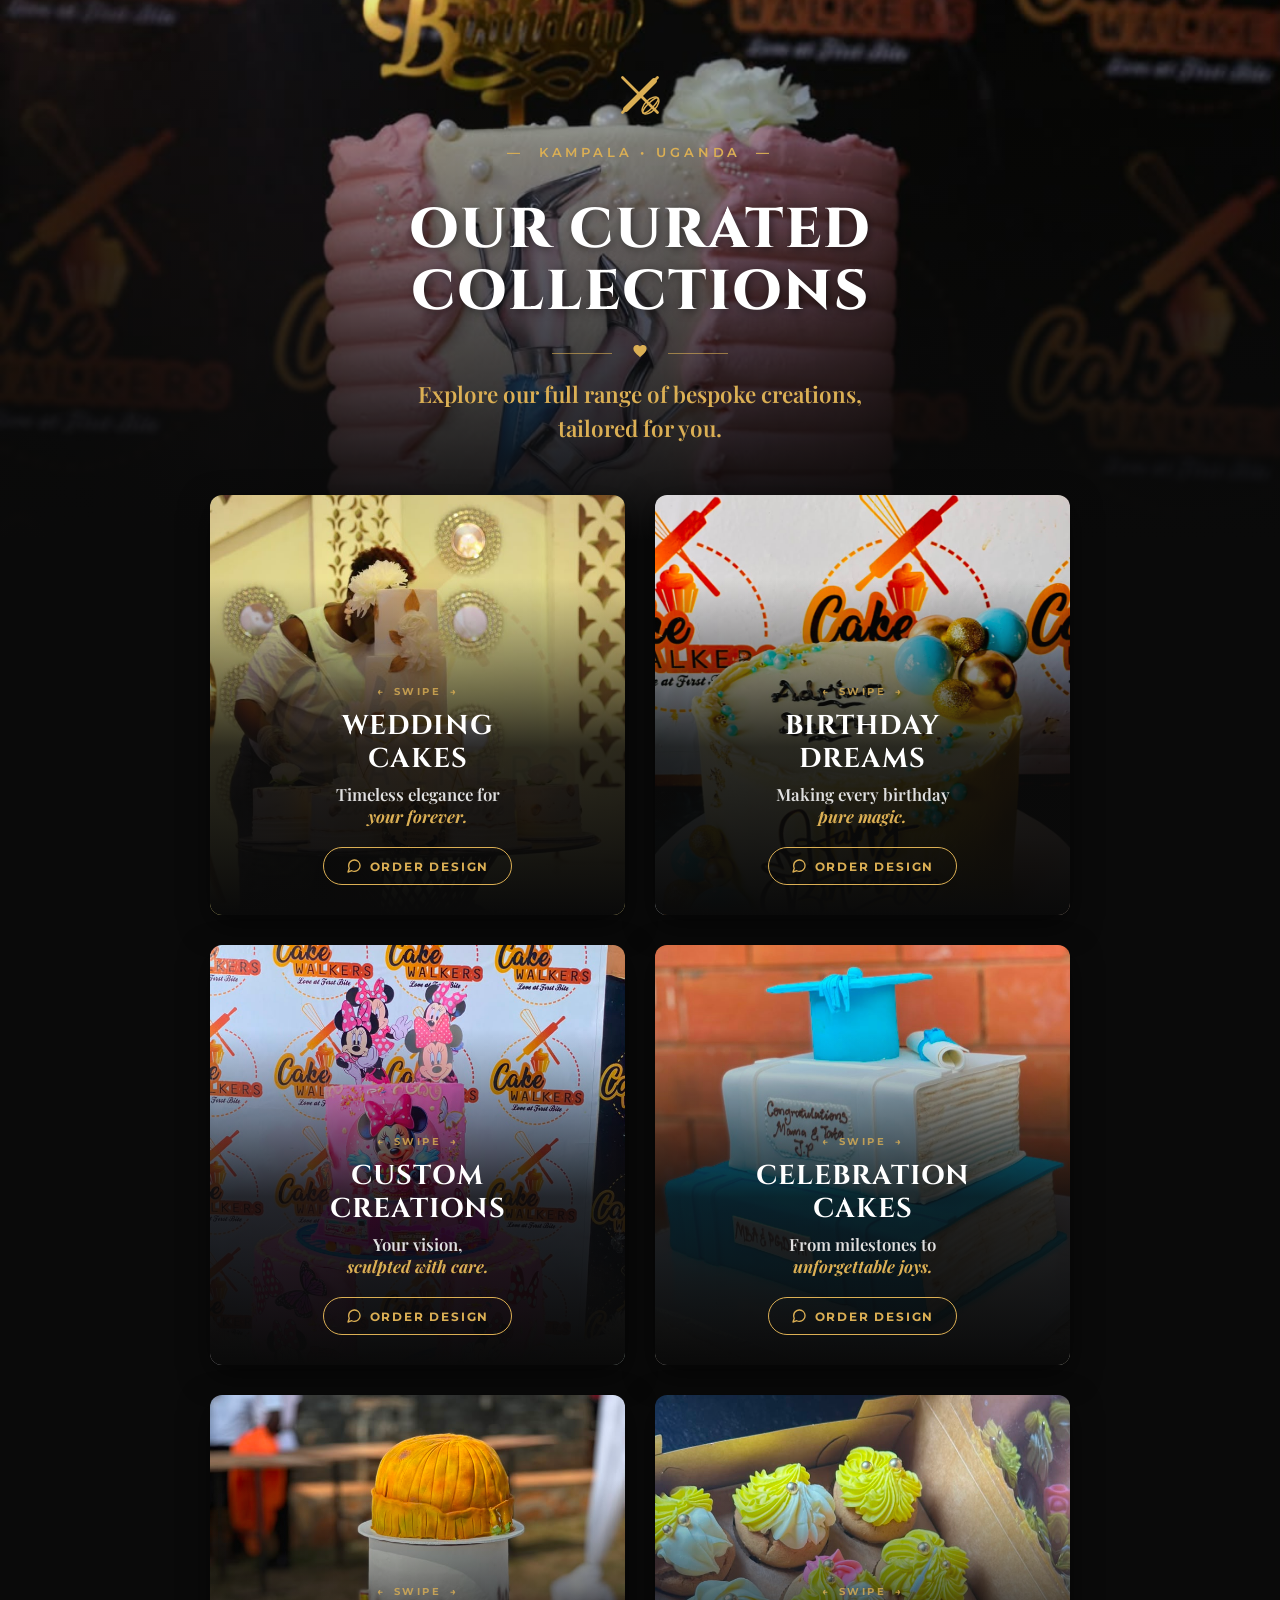
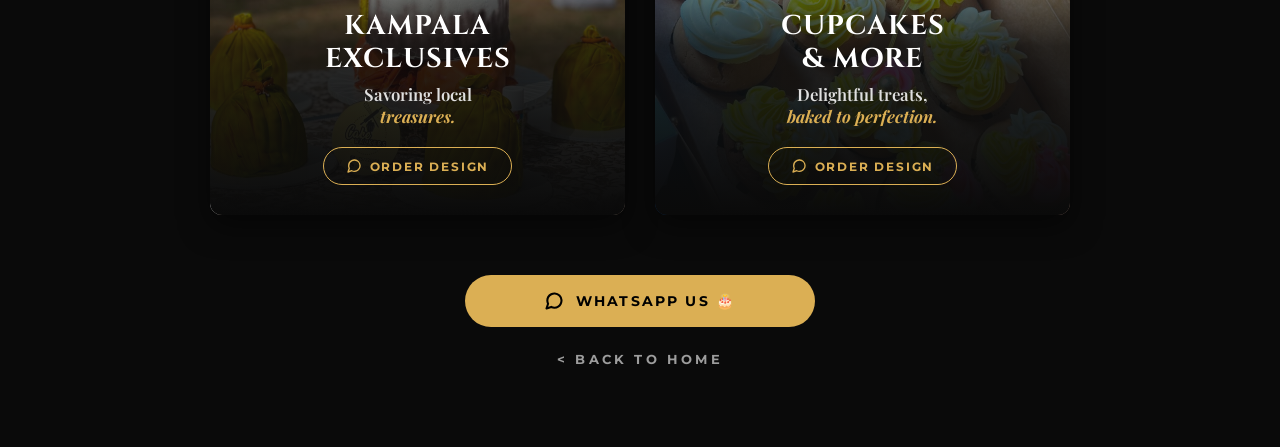
==== commit 19bb86af: "Update collections.html" ====
--- a/collections.html
+++ b/collections.html
@@ -177,7 +177,7 @@
                 <svg class="wa-icon" viewBox="0 0 24 24" fill="none" stroke="currentColor" stroke-width="2.5" stroke-linecap="round" stroke-linejoin="round">
                     <path d="M21 11.5a8.38 8.38 0 0 1-.9 3.8 8.5 8.5 0 0 1-7.6 4.7 8.38 8.38 0 0 1-3.8-.9L3 21l1.9-5.7a8.38 8.38 0 0 1-.9-3.8 8.5 8.5 0 0 1 4.7-7.6 8.38 8.38 0 0 1 3.8-.9h.5a8.48 8.48 0 0 1 8 8v.5z"></path>
                 </svg>
-                TALK TO US ON WHATSAPP
+                WHATSAPP US 🎂
             </a>
             <a href="index.html" class="back-link">&lt; BACK TO HOME</a>
         </footer>
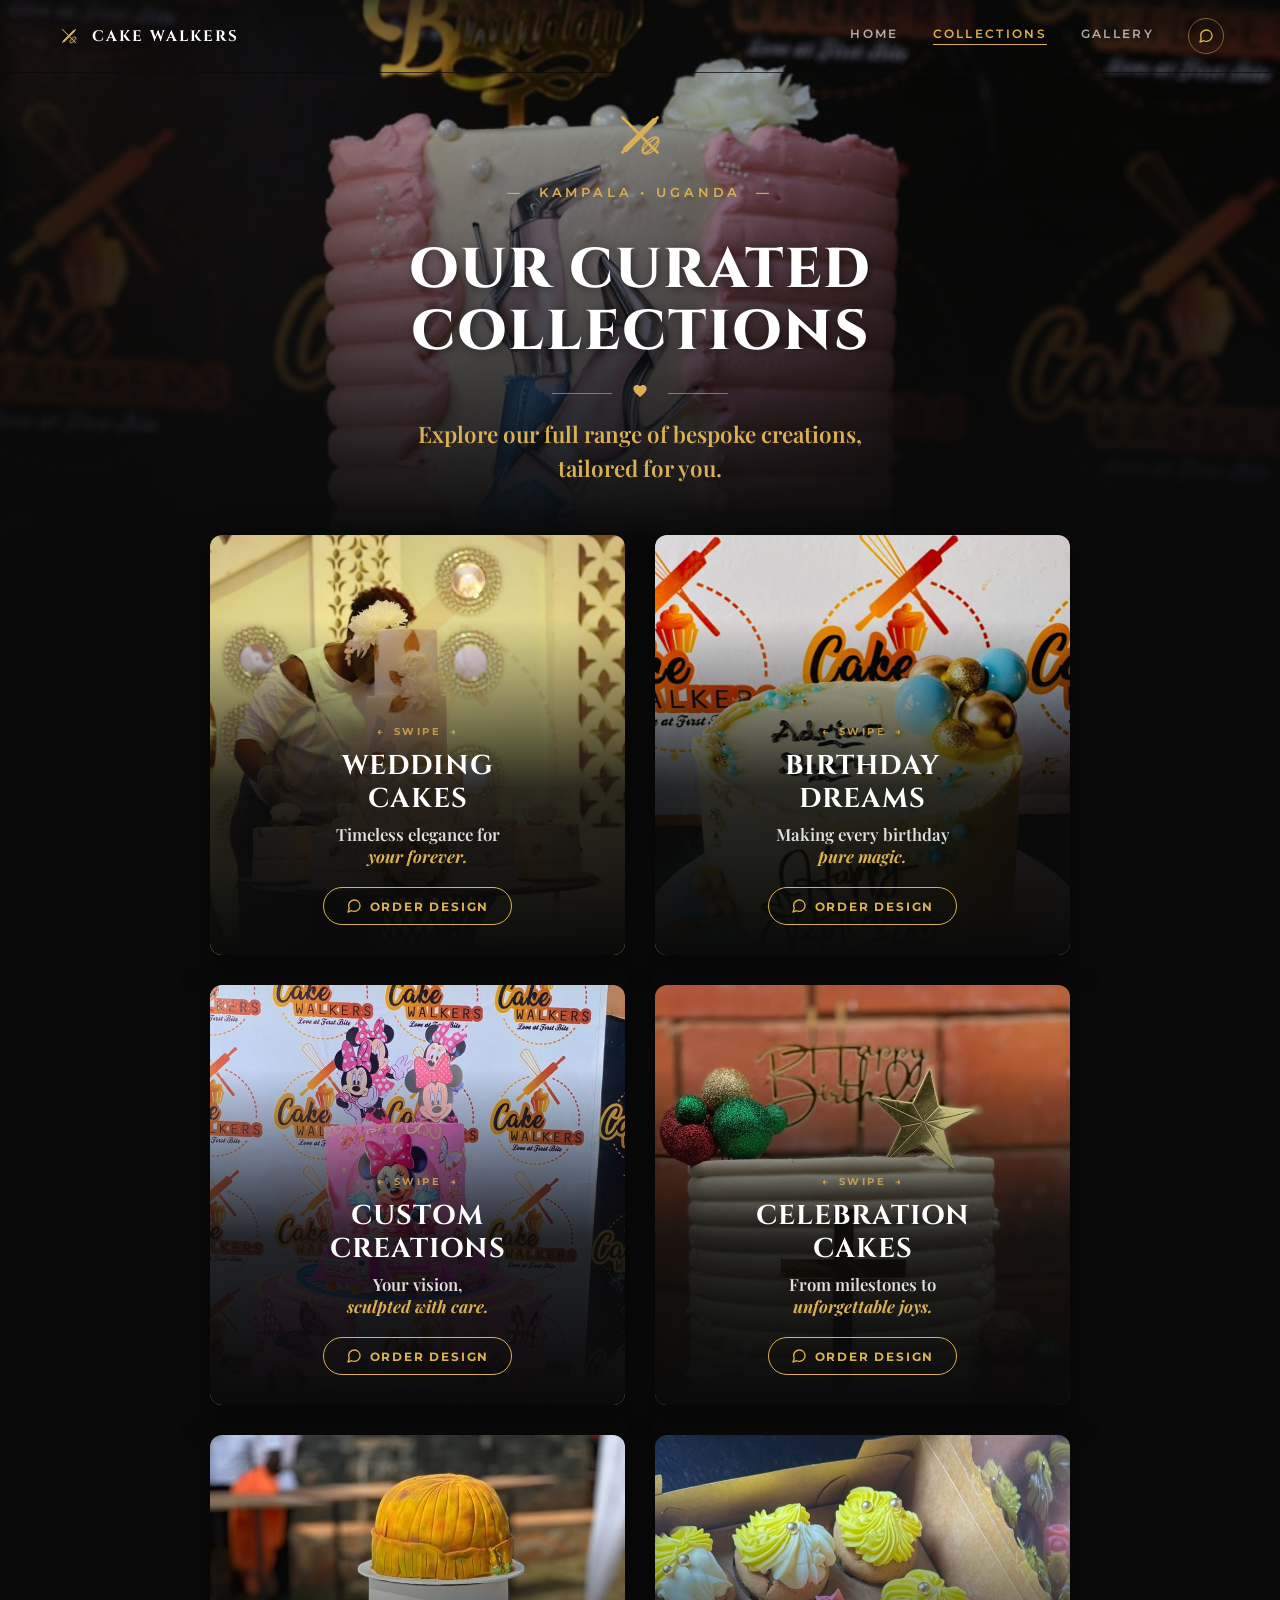
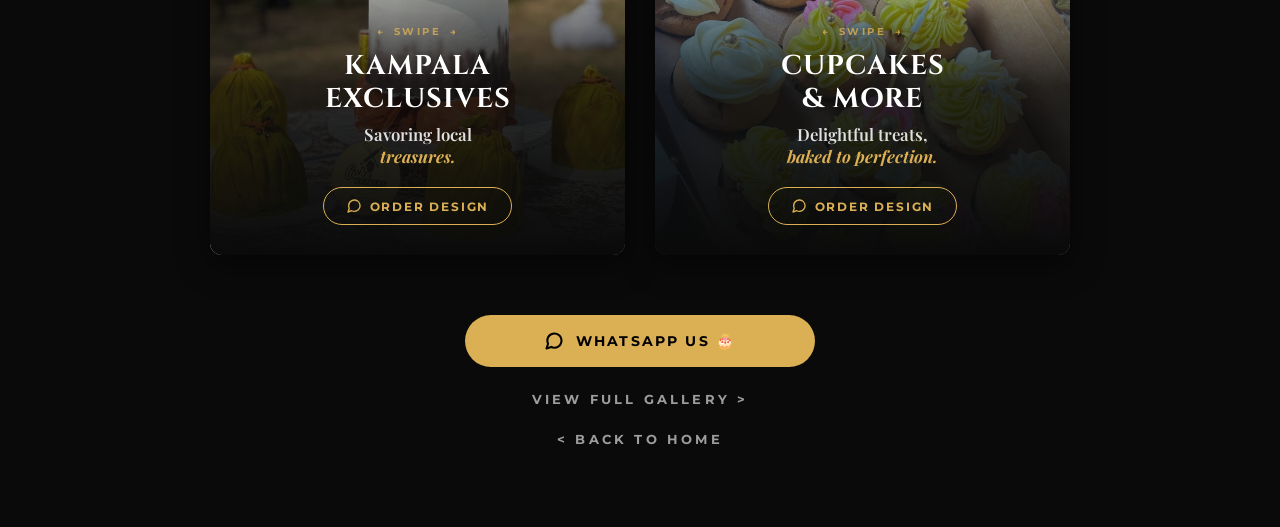
==== commit bb10070c: "Add files via upload" ====
--- a/collections.html
+++ b/collections.html
@@ -10,6 +10,29 @@
     <link rel="stylesheet" href="style.css">
 </head>
 <body class="collections-body">
+
+    <!-- Site Navigation -->
+    <nav class="site-nav" id="siteNav">
+        <a href="index.html" class="nav-brand">
+            <svg viewBox="0 0 100 100" fill="none" xmlns="http://www.w3.org/2000/svg">
+                <path d="M25 75 L75 25" stroke="#dbaf54" stroke-width="4" stroke-linecap="round"/>
+                <path d="M30 70 L70 30" stroke="#dbaf54" stroke-width="8" stroke-linecap="round"/>
+                <path d="M25 25 L50 50" stroke="#dbaf54" stroke-width="4" stroke-linecap="round"/>
+                <ellipse cx="65" cy="65" rx="15" ry="8" transform="rotate(-45 65 65)" stroke="#dbaf54" stroke-width="2"/>
+                <ellipse cx="65" cy="65" rx="15" ry="4" transform="rotate(-45 65 65)" stroke="#dbaf54" stroke-width="2"/>
+                <path d="M50 50 L75 75" stroke="#dbaf54" stroke-width="4" stroke-linecap="round"/>
+            </svg>
+            <span class="nav-wordmark">CAKE WALKERS</span>
+        </a>
+        <div class="nav-links">
+            <a href="index.html" class="nav-link"><span class="full">Home</span></a>
+            <a href="collections.html" class="nav-link is-current"><span class="full">Collections</span></a>
+            <a href="gallery.html" class="nav-link"><span class="full">Gallery</span></a>
+            <a href="https://wa.me/256777690441" class="nav-wa" target="_blank" rel="noopener noreferrer" aria-label="Order on WhatsApp">
+                <svg viewBox="0 0 24 24" fill="none" stroke="currentColor" stroke-width="2" stroke-linecap="round" stroke-linejoin="round"><path d="M21 11.5a8.38 8.38 0 0 1-.9 3.8 8.5 8.5 0 0 1-7.6 4.7 8.38 8.38 0 0 1-3.8-.9L3 21l1.9-5.7a8.38 8.38 0 0 1-.9-3.8 8.5 8.5 0 0 1 4.7-7.6 8.38 8.38 0 0 1 3.8-.9h.5a8.48 8.48 0 0 1 8 8v.5z"></path></svg>
+            </a>
+        </div>
+    </nav>
 
     <!-- Fading Top Background -->
     <div class="top-fade-bg"></div>
@@ -53,9 +76,9 @@
             <!-- Card 1: Wedding Cakes -->
             <div class="collection-card">
                 <div class="card-carousel">
-                    <img src="wedding-cake-1.jpg" alt="Wedding Cake 1" class="carousel-img">
-                    <img src="wedding-cake-2.jpg" alt="Wedding Cake 2" class="carousel-img">
-                    <img src="wedding-cake-3.jpg" alt="Wedding Cake 3" class="carousel-img">
+                    <img src="images/gallery/wedding-03.jpg" alt="Wedding Cake 1" class="carousel-img">
+                    <img src="images/gallery/wedding-02.jpg" alt="Wedding Cake 2" class="carousel-img">
+                    <img src="images/gallery/wedding-01.jpg" alt="Wedding Cake 3" class="carousel-img">
                 </div>
                 <div class="card-overlay"></div>
                 <div class="card-content">
@@ -72,12 +95,12 @@
             <!-- Card 2: Birthday Dreams (+4 slides) -->
             <div class="collection-card">
                 <div class="card-carousel">
-                    <img src="birthday-cake-1.jpg" alt="Birthday Cake 1" class="carousel-img">
-                    <img src="birthday-cake-2.jpg" alt="Birthday Cake 2" class="carousel-img">
-                    <img src="birthday-cake-3.jpg" alt="Birthday Cake 3" class="carousel-img">
-                    <img src="birthday-cake-4.jpg" alt="Birthday Cake 4" class="carousel-img">
-                    <img src="birthday-cake-5.jpg" alt="Birthday Cake 5" class="carousel-img">
-                    <img src="birthday-cake-6.jpg" alt="Birthday Cake 6" class="carousel-img">
+                    <img src="images/gallery/birthday-12.jpg" alt="Birthday Cake 1" class="carousel-img">
+                    <img src="images/gallery/celebrations-17.jpg" alt="Birthday Cake 2" class="carousel-img">
+                    <img src="images/gallery/birthday-08.jpg" alt="Birthday Cake 3" class="carousel-img">
+                    <img src="images/gallery/birthday-06.jpg" alt="Birthday Cake 4" class="carousel-img">
+                    <img src="images/gallery/birthday-03.jpg" alt="Birthday Cake 5" class="carousel-img">
+                    <img src="images/gallery/birthday-01.jpg" alt="Birthday Cake 6" class="carousel-img">
                 </div>
                 <div class="card-overlay"></div>
                 <div class="card-content">
@@ -94,10 +117,10 @@
             <!-- Card 3: Custom Creations (+2 slides) -->
             <div class="collection-card">
                 <div class="card-carousel">
-                    <img src="custom-creation-1.jpg" alt="Custom Creation 1" class="carousel-img">
-                    <img src="custom-creation-2.jpg" alt="Custom Creation 2" class="carousel-img">
-                    <img src="custom-creation-3.jpg" alt="Custom Creation 3" class="carousel-img">
-                    <img src="custom-creation-4.jpg" alt="Custom Creation 4" class="carousel-img">
+                    <img src="images/gallery/characters-06.jpg" alt="Custom Creation 1" class="carousel-img">
+                    <img src="images/gallery/birthday-15.jpg" alt="Custom Creation 2" class="carousel-img">
+                    <img src="images/gallery/celebrations-02.jpg" alt="Custom Creation 3" class="carousel-img">
+                    <img src="images/gallery/custom-02.jpg" alt="Custom Creation 4" class="carousel-img">
                 </div>
                 <div class="card-overlay"></div>
                 <div class="card-content">
@@ -114,10 +137,10 @@
             <!-- Card 4: Celebration Cakes (+2 slides) -->
             <div class="collection-card">
                 <div class="card-carousel">
-                    <img src="celebration-cake-1.jpg" alt="Celebration 1" class="carousel-img">
-                    <img src="celebration-cake-2.jpg" alt="Celebration 2" class="carousel-img">
-                    <img src="celebration-cake-3.jpg" alt="Celebration 3" class="carousel-img">
-                    <img src="celebration-cake-4.jpg" alt="Celebration 4" class="carousel-img">
+                    <img src="images/gallery/celebrations-01.jpg" alt="Celebration 1" class="carousel-img">
+                    <img src="images/gallery/characters-01.jpg" alt="Celebration 2" class="carousel-img">
+                    <img src="images/gallery/celebrations-06.jpg" alt="Celebration 3" class="carousel-img">
+                    <img src="images/gallery/celebrations-15.jpg" alt="Celebration 4" class="carousel-img">
                 </div>
                 <div class="card-overlay"></div>
                 <div class="card-content">
@@ -134,8 +157,8 @@
             <!-- Card 5: Kampala Exclusives -->
             <div class="collection-card">
                 <div class="card-carousel">
-                    <img src="kampala-exclusives-1.jpg" alt="Exclusives 1" class="carousel-img">
-                    <img src="kampala-exclusives-2.jpg" alt="Exclusives 2" class="carousel-img">
+                    <img src="images/gallery/custom-04.jpg" alt="Exclusives 1" class="carousel-img">
+                    <img src="images/gallery/custom-03.jpg" alt="Exclusives 2" class="carousel-img">
                 </div>
                 <div class="card-overlay"></div>
                 <div class="card-content">
@@ -152,10 +175,10 @@
             <!-- Card 6: Cupcakes & More (Replaced Dessert Bars) -->
             <div class="collection-card">
                 <div class="card-carousel">
-                    <img src="cupcakes-1.jpg" alt="Cupcakes 1" class="carousel-img">
-                    <img src="cupcakes-2.jpg" alt="Cupcakes 2" class="carousel-img">
-                    <img src="cookies-1.jpg" alt="Cookies 1" class="carousel-img">
-                    <img src="cookies-2.jpg" alt="Cookies 2" class="carousel-img">
+                    <img src="images/gallery/treats-02.jpg" alt="Cupcakes 1" class="carousel-img">
+                    <img src="images/gallery/treats-01.jpg" alt="Cupcakes 2" class="carousel-img">
+                    <img src="images/gallery/treats-03.jpg" alt="Cookies 1" class="carousel-img">
+                    <img src="images/gallery/treats-04.jpg" alt="Cookies 2" class="carousel-img">
                 </div>
                 <div class="card-overlay"></div>
                 <div class="card-content">
@@ -179,8 +202,16 @@
                 </svg>
                 WHATSAPP US 🎂
             </a>
+            <a href="gallery.html" class="back-link">VIEW FULL GALLERY &gt;</a>
             <a href="index.html" class="back-link">&lt; BACK TO HOME</a>
         </footer>
     </div>
+
+    <script>
+        const nav = document.getElementById('siteNav');
+        window.addEventListener('scroll', () => {
+            nav.classList.toggle('is-scrolled', window.scrollY > 40);
+        }, { passive: true });
+    </script>
 </body>
 </html>
--- a/style.css
+++ b/style.css
@@ -44,7 +44,7 @@
     position: relative;
     text-align: center;
     background: linear-gradient(to bottom, rgba(15, 10, 5, 0.6) 0%, rgba(10, 8, 5, 0.85) 100%),
-                url('laptop-bg.png') center/cover no-repeat;
+                url('images/site/hero-desktop-bg.jpg') center/cover no-repeat;
 }
 
 .hero-content {
@@ -228,14 +228,14 @@
     width: 100%;
     height: 60vh;
     background: linear-gradient(to bottom, rgba(10, 10, 10, 0.1) 0%, rgba(10, 10, 10, 1) 100%), 
-                url('top-image.jpg') center/cover no-repeat;
+                url('images/site/collections-banner.jpg') center/cover no-repeat;
     z-index: 0;
 }
 
 .collections-wrapper {
     max-width: 900px;
     margin: 0 auto;
-    padding: 60px 20px 80px;
+    padding: 100px 20px 80px;
     display: flex;
     flex-direction: column;
     align-items: center;
@@ -499,6 +499,132 @@
     .hero-section {
         padding: 4vh 4vw;
         background: linear-gradient(to bottom, rgba(15, 10, 5, 0.6) 0%, rgba(10, 8, 5, 0.85) 100%),
-                    url('mobile-bg.png') center/cover no-repeat;
+                    url('images/site/hero-mobile-bg.jpg') center/cover no-repeat;
     }
 }
+
+
+/* =========================================
+   7. SITE NAVIGATION (shared: collections + gallery)
+   ========================================= */
+.site-nav {
+    position: fixed;
+    top: 0;
+    left: 0;
+    width: 100%;
+    z-index: 100;
+    display: flex;
+    align-items: center;
+    justify-content: space-between;
+    padding: 18px clamp(20px, 5vw, 56px);
+    background: linear-gradient(to bottom, rgba(10,10,10,0.75) 0%, rgba(10,10,10,0) 100%);
+    backdrop-filter: blur(0px);
+    transition: background-color 0.4s ease, backdrop-filter 0.4s ease, padding 0.4s ease, border-color 0.4s ease;
+    border-bottom: 1px solid transparent;
+}
+
+.site-nav.is-scrolled {
+    background: rgba(10, 10, 10, 0.82);
+    backdrop-filter: blur(14px);
+    -webkit-backdrop-filter: blur(14px);
+    padding-top: 12px;
+    padding-bottom: 12px;
+    border-bottom: 1px solid rgba(219, 175, 84, 0.15);
+}
+
+.site-nav .nav-brand {
+    display: flex;
+    align-items: center;
+    gap: 10px;
+    text-decoration: none;
+    color: var(--text-light);
+}
+
+.site-nav .nav-brand svg {
+    width: 26px;
+    height: 26px;
+    flex-shrink: 0;
+}
+
+.site-nav .nav-wordmark {
+    font-family: 'Cinzel', serif;
+    font-size: 0.95rem;
+    font-weight: 700;
+    letter-spacing: 0.12em;
+    white-space: nowrap;
+}
+
+.site-nav .nav-links {
+    display: flex;
+    align-items: center;
+    gap: clamp(14px, 3vw, 34px);
+}
+
+.site-nav .nav-link {
+    font-family: 'Montserrat', sans-serif;
+    font-size: 0.72rem;
+    font-weight: 600;
+    letter-spacing: 0.2em;
+    text-transform: uppercase;
+    color: rgba(255,255,255,0.65);
+    text-decoration: none;
+    position: relative;
+    padding-bottom: 4px;
+    transition: color 0.3s ease;
+}
+
+.site-nav .nav-link::after {
+    content: '';
+    position: absolute;
+    left: 0;
+    bottom: 0;
+    width: 0;
+    height: 1px;
+    background-color: var(--gold-accent);
+    transition: width 0.3s ease;
+}
+
+.site-nav .nav-link:hover {
+    color: var(--text-light);
+}
+
+.site-nav .nav-link:hover::after {
+    width: 100%;
+}
+
+.site-nav .nav-link.is-current {
+    color: var(--gold-accent);
+}
+
+.site-nav .nav-link.is-current::after {
+    width: 100%;
+}
+
+.site-nav .nav-wa {
+    display: inline-flex;
+    align-items: center;
+    justify-content: center;
+    width: 36px;
+    height: 36px;
+    border-radius: 50%;
+    border: 1px solid rgba(219, 175, 84, 0.5);
+    color: var(--gold-accent);
+    flex-shrink: 0;
+    transition: all 0.3s ease;
+}
+
+.site-nav .nav-wa:hover {
+    background-color: var(--gold-accent);
+    color: #000;
+}
+
+.site-nav .nav-wa svg {
+    width: 16px;
+    height: 16px;
+}
+
+@media (max-width: 650px) {
+    .site-nav .nav-link span.full {
+        display: none;
+    }
+}
